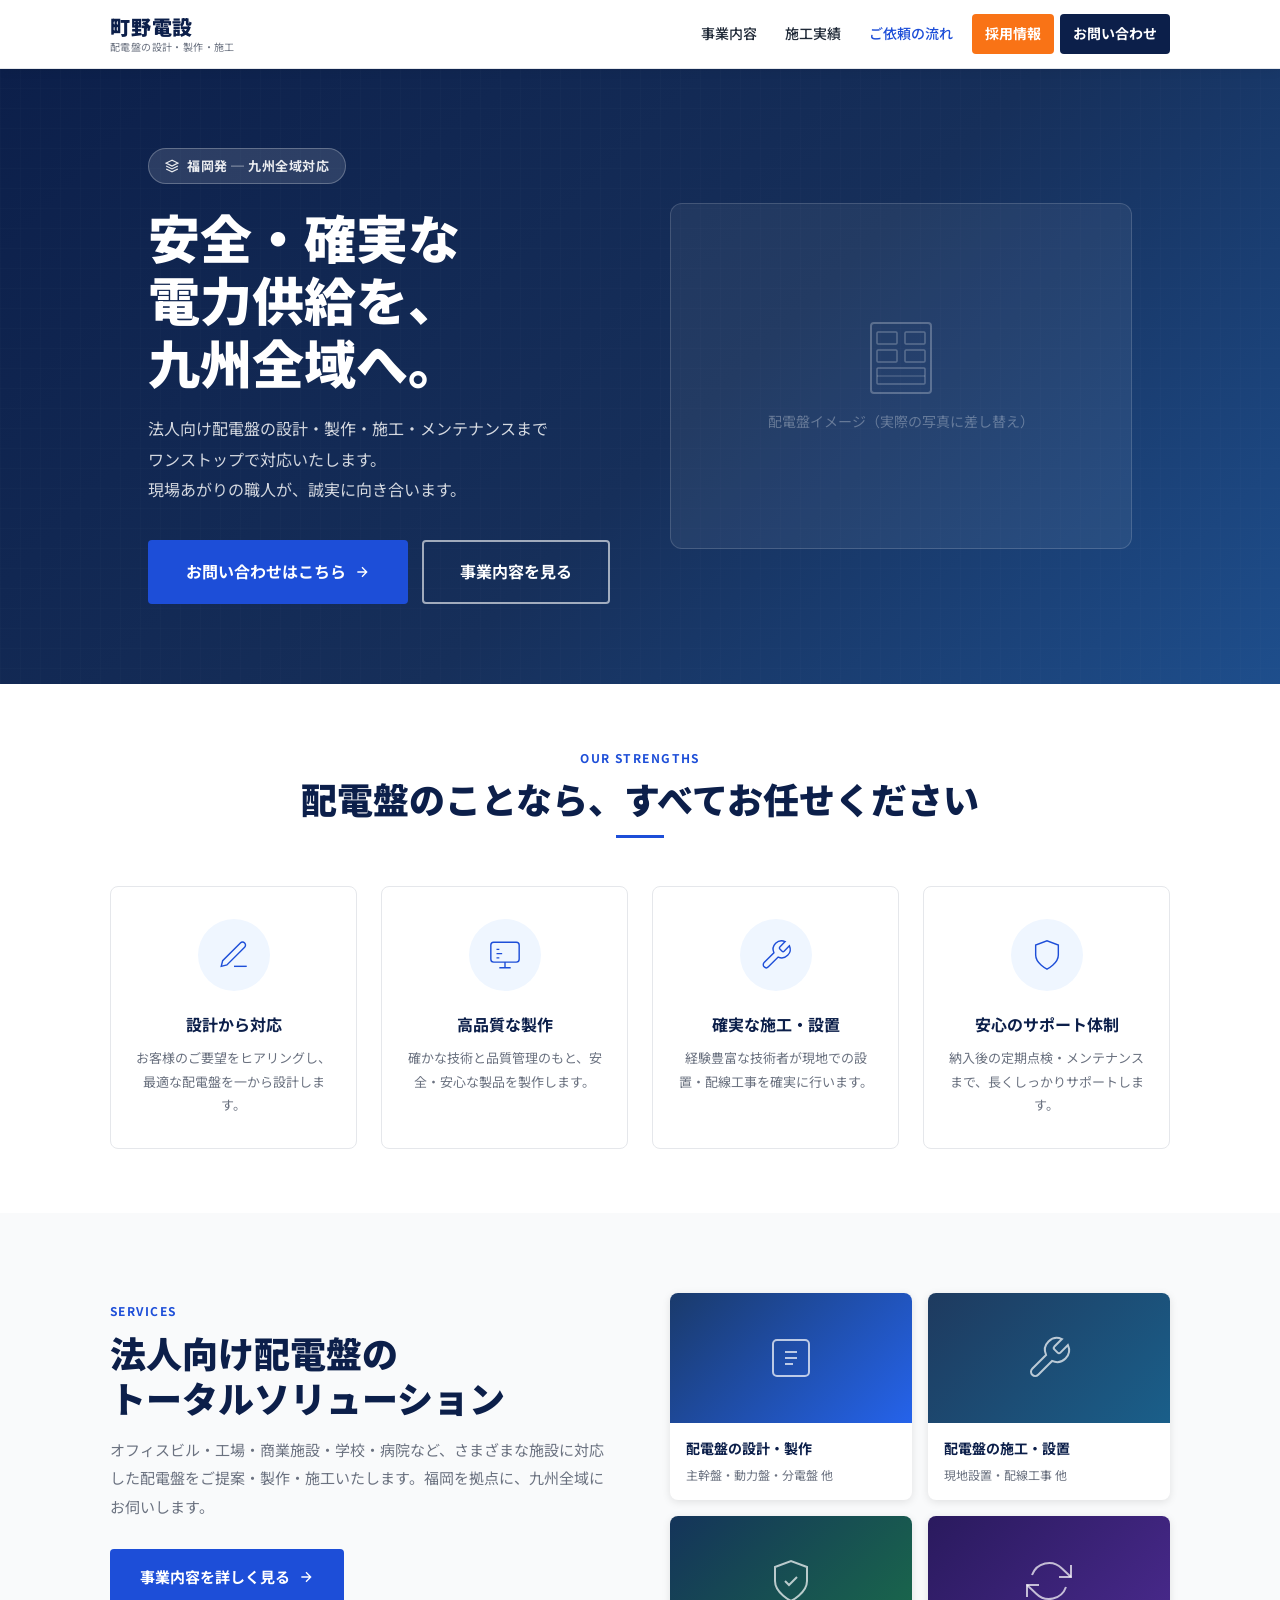
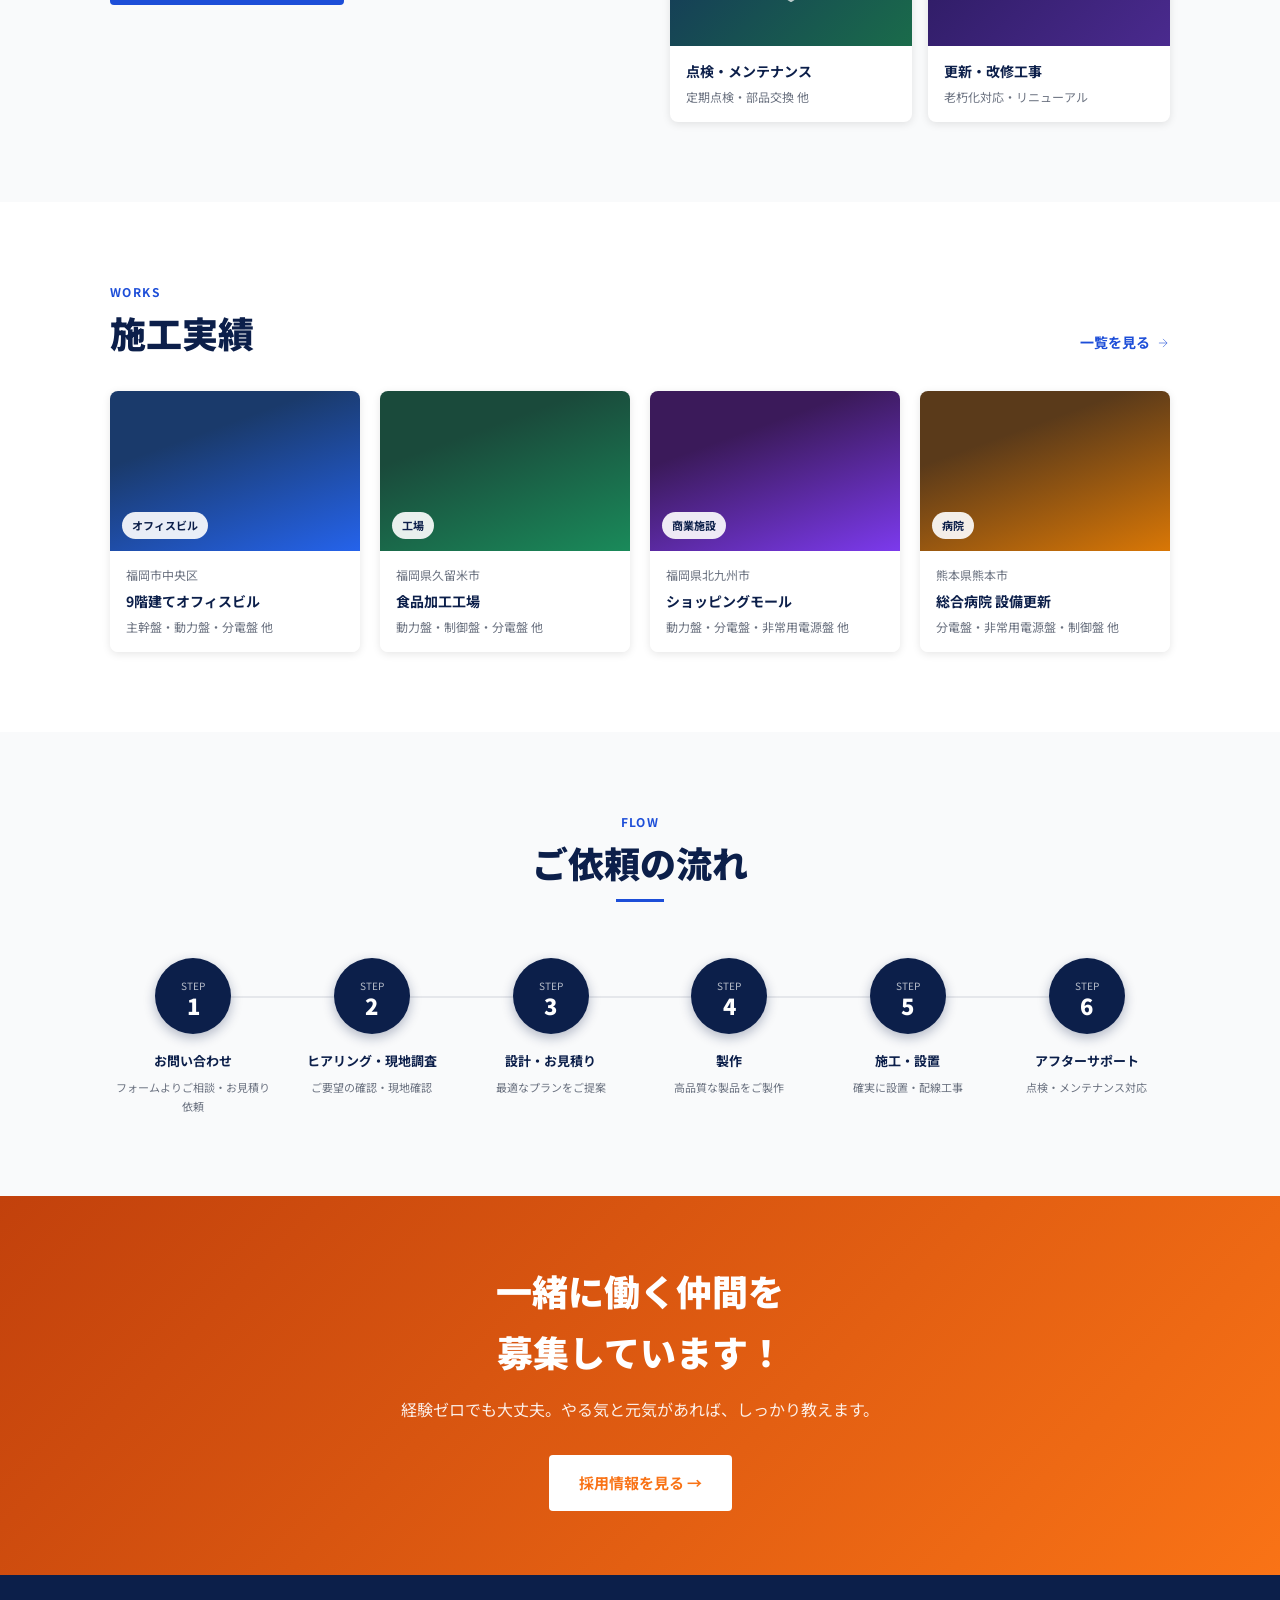
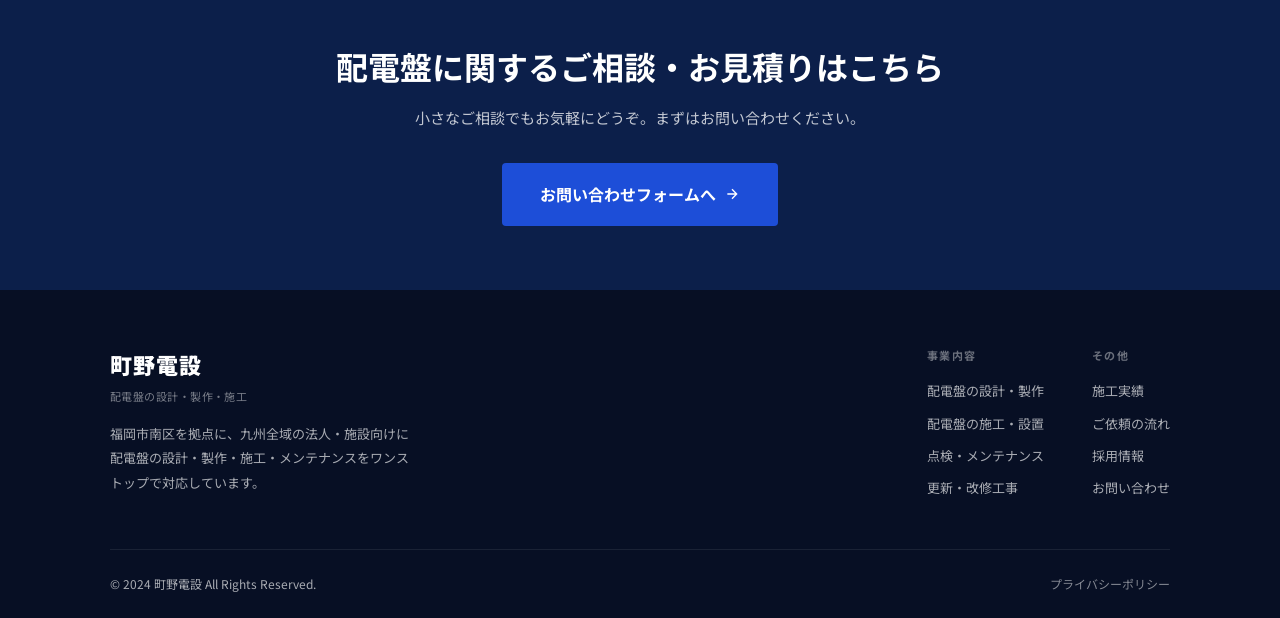
==== index.html @ fa958ba7 "初回コミット：町野電設ホームページ叩き台" ====
<!DOCTYPE html>
<html lang="ja">
<head>
  <meta charset="UTF-8">
  <meta name="viewport" content="width=device-width, initial-scale=1.0">
  <title>町野電設 | 配電盤の設計・製作・施工 ─ 福岡・九州全域対応</title>
  <meta name="description" content="福岡市南区を拠点に、九州全域の法人・施設向けに配電盤の設計・製作・施工・メンテナンスをワンストップで対応。お客様に寄り添った誠実な仕事で信頼を積み重ねてきました。">
  <link rel="preconnect" href="https://fonts.googleapis.com">
  <link href="https://fonts.googleapis.com/css2?family=Noto+Sans+JP:wght@400;500;700;900&display=swap" rel="stylesheet">
  <link rel="stylesheet" href="css/style.css">
</head>
<body>

<!-- ===== HEADER ===== -->
<header class="header">
  <div class="header-inner">
    <a href="index.html" class="logo">
      <span class="logo-main">町野電設</span>
      <span class="logo-sub">配電盤の設計・製作・施工</span>
    </a>
    <nav class="nav">
      <a href="services.html">事業内容</a>
      <a href="works.html">施工実績</a>
      <a href="index.html#flow">ご依頼の流れ</a>
      <a href="recruit.html" class="nav-recruit">採用情報</a>
      <a href="contact.html" class="nav-contact">お問い合わせ</a>
    </nav>
    <button class="hamburger" id="hamburger" aria-label="メニューを開く">
      <span></span><span></span><span></span>
    </button>
  </div>
  <nav class="mobile-nav" id="mobileNav">
    <a href="services.html">事業内容</a>
    <a href="works.html">施工実績</a>
    <a href="index.html#flow">ご依頼の流れ</a>
    <a href="recruit.html">採用情報</a>
    <a href="contact.html">お問い合わせ</a>
  </nav>
</header>

<!-- ===== HERO ===== -->
<section class="hero">
  <div class="hero-content">
    <div class="hero-text">
      <div class="hero-badge">
        <svg width="14" height="14" viewBox="0 0 24 24" fill="none" stroke="currentColor" stroke-width="2"><path d="M12 2L2 7l10 5 10-5-10-5z"/><path d="M2 17l10 5 10-5"/><path d="M2 12l10 5 10-5"/></svg>
        福岡発 ─ 九州全域対応
      </div>
      <h1>安全・確実な<br>電力供給を、<br>九州全域へ。</h1>
      <p class="hero-desc">
        法人向け配電盤の設計・製作・施工・メンテナンスまで<br>
        ワンストップで対応いたします。<br>
        現場あがりの職人が、誠実に向き合います。
      </p>
      <div class="hero-actions">
        <a href="contact.html" class="btn btn-primary btn-lg">
          お問い合わせはこちら
          <svg viewBox="0 0 24 24" fill="none" stroke="currentColor" stroke-width="2"><path d="M5 12h14M12 5l7 7-7 7"/></svg>
        </a>
        <a href="services.html" class="btn btn-outline-white btn-lg">事業内容を見る</a>
      </div>
    </div>
    <div class="hero-visual">
      <div class="hero-panel">
        <div class="hero-panel-inner">
          <svg viewBox="0 0 80 80">
            <rect x="10" y="5" width="60" height="70" rx="3" stroke-width="2"/>
            <rect x="16" y="14" width="20" height="12" rx="1" stroke-width="1.5"/>
            <rect x="44" y="14" width="20" height="12" rx="1" stroke-width="1.5"/>
            <rect x="16" y="32" width="20" height="12" rx="1" stroke-width="1.5"/>
            <rect x="44" y="32" width="20" height="12" rx="1" stroke-width="1.5"/>
            <rect x="16" y="50" width="48" height="16" rx="1" stroke-width="1.5"/>
            <line x1="16" y1="58" x2="64" y2="58" stroke-width="1"/>
          </svg>
          <span>配電盤イメージ（実際の写真に差し替え）</span>
        </div>
      </div>
    </div>
  </div>
</section>

<!-- ===== FEATURES ===== -->
<section class="features">
  <div class="container">
    <div class="features-head">
      <span class="sec-label">Our Strengths</span>
      <h2 class="sec-title sec-title-center">配電盤のことなら、すべてお任せください</h2>
    </div>
    <div class="features-grid">
      <div class="feat-card">
        <div class="feat-icon">
          <svg viewBox="0 0 24 24"><path d="M12 20h9"/><path d="M16.5 3.5a2.121 2.121 0 013 3L7 19l-4 1 1-4L16.5 3.5z"/></svg>
        </div>
        <div class="feat-title">設計から対応</div>
        <p class="feat-desc">お客様のご要望をヒアリングし、最適な配電盤を一から設計します。</p>
      </div>
      <div class="feat-card">
        <div class="feat-icon">
          <svg viewBox="0 0 24 24"><rect x="2" y="3" width="20" height="14" rx="2"/><path d="M8 21h8M12 17v4"/><path d="M6 8h2M6 11h4M6 14h2"/></svg>
        </div>
        <div class="feat-title">高品質な製作</div>
        <p class="feat-desc">確かな技術と品質管理のもと、安全・安心な製品を製作します。</p>
      </div>
      <div class="feat-card">
        <div class="feat-icon">
          <svg viewBox="0 0 24 24"><path d="M14.7 6.3a1 1 0 000 1.4l1.6 1.6a1 1 0 001.4 0l3.77-3.77a6 6 0 01-7.94 7.94l-6.91 6.91a2.12 2.12 0 01-3-3l6.91-6.91a6 6 0 017.94-7.94l-3.76 3.76z"/></svg>
        </div>
        <div class="feat-title">確実な施工・設置</div>
        <p class="feat-desc">経験豊富な技術者が現地での設置・配線工事を確実に行います。</p>
      </div>
      <div class="feat-card">
        <div class="feat-icon">
          <svg viewBox="0 0 24 24"><path d="M12 22s8-4 8-10V5l-8-3-8 3v7c0 6 8 10 8 10z"/></svg>
        </div>
        <div class="feat-title">安心のサポート体制</div>
        <p class="feat-desc">納入後の定期点検・メンテナンスまで、長くしっかりサポートします。</p>
      </div>
    </div>
  </div>
</section>

<!-- ===== SERVICES ===== -->
<section class="services-ov">
  <div class="container">
    <div class="services-ov-inner">
      <div class="services-ov-text">
        <span class="sec-label">Services</span>
        <h2 class="sec-title">法人向け配電盤の<br>トータルソリューション</h2>
        <p class="sec-desc">
          オフィスビル・工場・商業施設・学校・病院など、さまざまな施設に対応した配電盤をご提案・製作・施工いたします。福岡を拠点に、九州全域にお伺いします。
        </p>
        <a href="services.html" class="btn btn-primary">
          事業内容を詳しく見る
          <svg viewBox="0 0 24 24" fill="none" stroke="currentColor" stroke-width="2"><path d="M5 12h14M12 5l7 7-7 7"/></svg>
        </a>
      </div>
      <div class="services-grid">
        <a href="services.html#design" class="svc-card">
          <div class="svc-img s1">
            <svg viewBox="0 0 24 24"><rect x="3" y="3" width="18" height="18" rx="2"/><path d="M9 9h6M9 12h6M9 15h4"/></svg>
          </div>
          <div class="svc-info">
            <div class="svc-name">配電盤の設計・製作</div>
            <div class="svc-sub">主幹盤・動力盤・分電盤 他</div>
          </div>
        </a>
        <a href="services.html#construction" class="svc-card">
          <div class="svc-img s2">
            <svg viewBox="0 0 24 24"><path d="M14.7 6.3a1 1 0 000 1.4l1.6 1.6a1 1 0 001.4 0l3.77-3.77a6 6 0 01-7.94 7.94l-6.91 6.91a2.12 2.12 0 01-3-3l6.91-6.91a6 6 0 017.94-7.94l-3.76 3.76z"/></svg>
          </div>
          <div class="svc-info">
            <div class="svc-name">配電盤の施工・設置</div>
            <div class="svc-sub">現地設置・配線工事 他</div>
          </div>
        </a>
        <a href="services.html#maintenance" class="svc-card">
          <div class="svc-img s3">
            <svg viewBox="0 0 24 24"><path d="M12 22s8-4 8-10V5l-8-3-8 3v7c0 6 8 10 8 10z"/><polyline points="9 12 11 14 15 10"/></svg>
          </div>
          <div class="svc-info">
            <div class="svc-name">点検・メンテナンス</div>
            <div class="svc-sub">定期点検・部品交換 他</div>
          </div>
        </a>
        <a href="services.html#renewal" class="svc-card">
          <div class="svc-img s4">
            <svg viewBox="0 0 24 24"><polyline points="23 4 23 10 17 10"/><polyline points="1 20 1 14 7 14"/><path d="M3.51 9a9 9 0 0114.85-3.36L23 10M1 14l4.64 4.36A9 9 0 0020.49 15"/></svg>
          </div>
          <div class="svc-info">
            <div class="svc-name">更新・改修工事</div>
            <div class="svc-sub">老朽化対応・リニューアル</div>
          </div>
        </a>
      </div>
    </div>
  </div>
</section>

<!-- ===== WORKS ===== -->
<section class="works-ov">
  <div class="container">
    <div class="works-head">
      <div>
        <span class="sec-label">Works</span>
        <h2 class="sec-title" style="margin-bottom:0">施工実績</h2>
      </div>
      <a href="works.html" class="more-link">
        一覧を見る
        <svg viewBox="0 0 24 24"><path d="M5 12h14M12 5l7 7-7 7"/></svg>
      </a>
    </div>
    <div class="works-grid">
      <div class="work-card">
        <div class="work-img w1"><span class="work-tag">オフィスビル</span></div>
        <div class="work-body">
          <div class="work-loc">福岡市中央区</div>
          <div class="work-title">9階建てオフィスビル</div>
          <div class="work-detail">主幹盤・動力盤・分電盤 他</div>
        </div>
      </div>
      <div class="work-card">
        <div class="work-img w2"><span class="work-tag">工場</span></div>
        <div class="work-body">
          <div class="work-loc">福岡県久留米市</div>
          <div class="work-title">食品加工工場</div>
          <div class="work-detail">動力盤・制御盤・分電盤 他</div>
        </div>
      </div>
      <div class="work-card">
        <div class="work-img w3"><span class="work-tag">商業施設</span></div>
        <div class="work-body">
          <div class="work-loc">福岡県北九州市</div>
          <div class="work-title">ショッピングモール</div>
          <div class="work-detail">動力盤・分電盤・非常用電源盤 他</div>
        </div>
      </div>
      <div class="work-card">
        <div class="work-img w4"><span class="work-tag">病院</span></div>
        <div class="work-body">
          <div class="work-loc">熊本県熊本市</div>
          <div class="work-title">総合病院 設備更新</div>
          <div class="work-detail">分電盤・非常用電源盤・制御盤 他</div>
        </div>
      </div>
    </div>
  </div>
</section>

<!-- ===== FLOW ===== -->
<section class="flow" id="flow">
  <div class="container">
    <div class="flow-head">
      <span class="sec-label">Flow</span>
      <h2 class="sec-title sec-title-center">ご依頼の流れ</h2>
    </div>
    <div class="flow-wrap">
      <div class="flow-step">
        <div class="flow-num"><em>STEP</em><strong>1</strong></div>
        <div class="flow-title">お問い合わせ</div>
        <p class="flow-desc">フォームよりご相談・お見積り依頼</p>
      </div>
      <div class="flow-step">
        <div class="flow-num"><em>STEP</em><strong>2</strong></div>
        <div class="flow-title">ヒアリング・現地調査</div>
        <p class="flow-desc">ご要望の確認・現地確認</p>
      </div>
      <div class="flow-step">
        <div class="flow-num"><em>STEP</em><strong>3</strong></div>
        <div class="flow-title">設計・お見積り</div>
        <p class="flow-desc">最適なプランをご提案</p>
      </div>
      <div class="flow-step">
        <div class="flow-num"><em>STEP</em><strong>4</strong></div>
        <div class="flow-title">製作</div>
        <p class="flow-desc">高品質な製品をご製作</p>
      </div>
      <div class="flow-step">
        <div class="flow-num"><em>STEP</em><strong>5</strong></div>
        <div class="flow-title">施工・設置</div>
        <p class="flow-desc">確実に設置・配線工事</p>
      </div>
      <div class="flow-step">
        <div class="flow-num"><em>STEP</em><strong>6</strong></div>
        <div class="flow-title">アフターサポート</div>
        <p class="flow-desc">点検・メンテナンス対応</p>
      </div>
    </div>
  </div>
</section>

<!-- ===== RECRUIT CTA ===== -->
<section class="recruit-cta-sec">
  <div class="container">
    <h2>一緒に働く仲間を<br>募集しています！</h2>
    <p>経験ゼロでも大丈夫。やる気と元気があれば、しっかり教えます。</p>
    <a href="recruit.html" class="btn btn-white">採用情報を見る →</a>
  </div>
</section>

<!-- ===== CONTACT CTA ===== -->
<section class="cta-sec">
  <div class="container">
    <h2>配電盤に関するご相談・お見積りはこちら</h2>
    <p>小さなご相談でもお気軽にどうぞ。まずはお問い合わせください。</p>
    <div class="cta-btns">
      <a href="contact.html" class="btn btn-primary btn-lg">
        お問い合わせフォームへ
        <svg viewBox="0 0 24 24" fill="none" stroke="currentColor" stroke-width="2"><path d="M5 12h14M12 5l7 7-7 7"/></svg>
      </a>
    </div>
  </div>
</section>

<!-- ===== FOOTER ===== -->
<footer class="footer">
  <div class="container">
    <div class="footer-inner">
      <div class="footer-logo">
        <div class="logo-main">町野電設</div>
        <span class="logo-sub">配電盤の設計・製作・施工</span>
        <p class="footer-about">福岡市南区を拠点に、九州全域の法人・施設向けに配電盤の設計・製作・施工・メンテナンスをワンストップで対応しています。</p>
      </div>
      <div class="footer-nav-wrap">
        <div class="footer-nav-col">
          <h4>事業内容</h4>
          <a href="services.html">配電盤の設計・製作</a>
          <a href="services.html">配電盤の施工・設置</a>
          <a href="services.html">点検・メンテナンス</a>
          <a href="services.html">更新・改修工事</a>
        </div>
        <div class="footer-nav-col">
          <h4>その他</h4>
          <a href="works.html">施工実績</a>
          <a href="index.html#flow">ご依頼の流れ</a>
          <a href="recruit.html">採用情報</a>
          <a href="contact.html">お問い合わせ</a>
        </div>
      </div>
    </div>
    <div class="footer-bottom">
      <p>© 2024 町野電設 All Rights Reserved.</p>
      <a href="#" class="footer-policy-link">プライバシーポリシー</a>
    </div>
  </div>
</footer>

<script src="js/main.js"></script>
</body>
</html>
---- css/style.css ----
/* ============================================================
   町野電設 - Stylesheet
   ============================================================ */

/* === Variables === */
:root {
  --navy:       #0c1f4a;
  --navy-mid:   #1a3a6b;
  --blue:       #1d4ed8;
  --blue-light: #3b82f6;
  --orange:     #f97316;
  --white:      #ffffff;
  --gray-50:    #f9fafb;
  --gray-100:   #f3f4f6;
  --gray-200:   #e5e7eb;
  --gray-400:   #9ca3af;
  --gray-600:   #4b5563;
  --gray-800:   #1f2937;
  --text:       #1f2937;
  --text-light: #6b7280;
  --radius:     4px;
  --shadow:     0 2px 8px rgba(0,0,0,0.10);
  --shadow-lg:  0 8px 24px rgba(0,0,0,0.15);
  --tr:         0.25s ease;
  --max-w:      1100px;
}

/* === Reset === */
*, *::before, *::after { box-sizing: border-box; margin: 0; padding: 0; }
html { scroll-behavior: smooth; }
body {
  font-family: 'Noto Sans JP', 'Hiragino Sans', 'Yu Gothic UI', sans-serif;
  font-size: 16px;
  line-height: 1.7;
  color: var(--text);
  background: var(--white);
}
img { max-width: 100%; height: auto; display: block; }
a { text-decoration: none; color: inherit; transition: color var(--tr); }
ul { list-style: none; }
button { cursor: pointer; font-family: inherit; }

/* === Layout === */
.container { max-width: var(--max-w); margin: 0 auto; padding: 0 20px; }
section { padding: 80px 0; }

/* === Type === */
.sec-label {
  font-size: 12px;
  font-weight: 700;
  letter-spacing: 0.12em;
  color: var(--blue);
  text-transform: uppercase;
  margin-bottom: 8px;
  display: block;
}
.sec-title {
  font-size: clamp(24px, 3.5vw, 36px);
  font-weight: 900;
  line-height: 1.25;
  color: var(--navy);
  margin-bottom: 16px;
}
.sec-title-center { text-align: center; }
.sec-title-center::after {
  content: '';
  display: block;
  width: 48px;
  height: 3px;
  background: var(--blue);
  margin: 14px auto 0;
}
.sec-desc { color: var(--text-light); font-size: 15px; line-height: 1.9; }

/* === Buttons === */
.btn {
  display: inline-flex;
  align-items: center;
  gap: 8px;
  padding: 13px 28px;
  border-radius: var(--radius);
  font-weight: 700;
  font-size: 15px;
  transition: all var(--tr);
  border: 2px solid transparent;
}
.btn-primary { background: var(--blue); color: var(--white); }
.btn-primary:hover { background: var(--navy-mid); transform: translateY(-1px); }
.btn-white { background: var(--white); color: var(--navy); }
.btn-white:hover { background: var(--gray-100); }
.btn-outline-white { background: transparent; color: var(--white); border-color: rgba(255,255,255,0.6); }
.btn-outline-white:hover { background: rgba(255,255,255,0.1); }
.btn-orange { background: var(--orange); color: var(--white); }
.btn-orange:hover { background: #ea6c0a; transform: translateY(-1px); }
.btn-lg { padding: 16px 36px; font-size: 16px; }
.btn svg { width: 16px; height: 16px; flex-shrink: 0; }

/* === Header === */
.header {
  position: sticky;
  top: 0;
  z-index: 200;
  background: var(--white);
  box-shadow: 0 1px 0 var(--gray-200), 0 2px 12px rgba(0,0,0,0.06);
}
.header-inner {
  display: flex;
  align-items: center;
  justify-content: space-between;
  height: 68px;
  max-width: var(--max-w);
  margin: 0 auto;
  padding: 0 20px;
}
.logo { display: flex; flex-direction: column; line-height: 1.2; }
.logo-main { font-size: 20px; font-weight: 900; color: var(--navy); letter-spacing: 0.04em; }
.logo-sub { font-size: 10px; color: var(--text-light); letter-spacing: 0.04em; margin-top: 2px; }

.nav { display: flex; align-items: center; gap: 2px; }
.nav a {
  padding: 8px 13px;
  font-size: 14px;
  font-weight: 500;
  color: var(--gray-800);
  border-radius: var(--radius);
  transition: all var(--tr);
}
.nav a:hover { color: var(--blue); background: var(--gray-100); }
.nav a.active { color: var(--blue); }
.nav .nav-recruit {
  background: var(--orange);
  color: var(--white) !important;
  font-weight: 700;
  margin-left: 4px;
}
.nav .nav-recruit:hover { background: #ea6c0a; }
.nav .nav-contact {
  background: var(--navy);
  color: var(--white) !important;
  font-weight: 700;
  margin-left: 4px;
}
.nav .nav-contact:hover { background: var(--navy-mid); }

/* Hamburger */
.hamburger { display: none; flex-direction: column; gap: 5px; background: none; border: none; padding: 8px; }
.hamburger span { display: block; width: 24px; height: 2px; background: var(--navy); transition: all var(--tr); }
.hamburger.open span:nth-child(1) { transform: translateY(7px) rotate(45deg); }
.hamburger.open span:nth-child(2) { opacity: 0; }
.hamburger.open span:nth-child(3) { transform: translateY(-7px) rotate(-45deg); }

.mobile-nav {
  display: none;
  position: fixed;
  top: 68px;
  left: 0; right: 0;
  background: var(--white);
  box-shadow: 0 8px 20px rgba(0,0,0,0.12);
  z-index: 199;
}
.mobile-nav.open { display: block; }
.mobile-nav a {
  display: block;
  padding: 16px 24px;
  font-size: 15px;
  color: var(--gray-800);
  border-bottom: 1px solid var(--gray-100);
}
.mobile-nav a:last-child { border-bottom: none; }
.mobile-nav a:hover { background: var(--gray-50); color: var(--blue); }

/* === Hero (Homepage) === */
.hero {
  position: relative;
  min-height: 580px;
  display: flex;
  align-items: center;
  background: linear-gradient(135deg, var(--navy) 0%, #162f5a 55%, #1e4e8c 100%);
  overflow: hidden;
  padding: 80px 0;
}
.hero::before {
  content: '';
  position: absolute; inset: 0;
  background: url("data:image/svg+xml,%3Csvg xmlns='http://www.w3.org/2000/svg' width='60' height='60'%3E%3Cdefs%3E%3Cpattern id='g' width='20' height='20' patternUnits='userSpaceOnUse'%3E%3Cpath d='M20 0L0 0 0 20' fill='none' stroke='rgba(255,255,255,0.04)' stroke-width='0.5'/%3E%3C/pattern%3E%3C/defs%3E%3Crect width='60' height='60' fill='url(%23g)'/%3E%3C/svg%3E") repeat;
  pointer-events: none;
}
.hero-content {
  position: relative;
  z-index: 2;
  max-width: var(--max-w);
  margin: 0 auto;
  padding: 0 20px;
  display: grid;
  grid-template-columns: 1fr 1fr;
  gap: 60px;
  align-items: center;
}
.hero-badge {
  display: inline-flex;
  align-items: center;
  gap: 8px;
  background: rgba(255,255,255,0.12);
  color: rgba(255,255,255,0.9);
  font-size: 13px;
  font-weight: 700;
  padding: 6px 16px;
  border-radius: 20px;
  border: 1px solid rgba(255,255,255,0.25);
  margin-bottom: 22px;
  letter-spacing: 0.04em;
}
.hero h1 {
  font-size: clamp(28px, 4.5vw, 52px);
  font-weight: 900;
  line-height: 1.2;
  color: var(--white);
  margin-bottom: 20px;
}
.hero-desc {
  font-size: 16px;
  color: rgba(255,255,255,0.82);
  margin-bottom: 36px;
  line-height: 1.9;
}
.hero-actions { display: flex; gap: 14px; flex-wrap: wrap; }

/* Hero visual */
.hero-visual { display: flex; justify-content: center; align-items: center; }
.hero-panel {
  width: 100%;
  aspect-ratio: 4/3;
  background: rgba(255,255,255,0.06);
  border: 1px solid rgba(255,255,255,0.15);
  border-radius: 12px;
  display: grid;
  place-items: center;
  color: rgba(255,255,255,0.3);
  font-size: 14px;
}
.hero-panel-inner {
  display: flex;
  flex-direction: column;
  align-items: center;
  gap: 12px;
}
.hero-panel svg { width: 80px; height: 80px; stroke: rgba(255,255,255,0.25); fill: none; }

/* === Features === */
.features { background: var(--white); padding: 64px 0; }
.features-head { text-align: center; margin-bottom: 48px; }
.features-grid {
  display: grid;
  grid-template-columns: repeat(4, 1fr);
  gap: 24px;
}
.feat-card {
  text-align: center;
  padding: 32px 20px;
  border-radius: 8px;
  border: 1px solid var(--gray-200);
  transition: box-shadow var(--tr), transform var(--tr);
}
.feat-card:hover { box-shadow: var(--shadow-lg); transform: translateY(-3px); }
.feat-icon {
  width: 72px; height: 72px;
  background: #eff6ff;
  border-radius: 50%;
  display: flex; align-items: center; justify-content: center;
  margin: 0 auto 20px;
}
.feat-icon svg { width: 34px; height: 34px; stroke: var(--blue); fill: none; }
.feat-title { font-size: 16px; font-weight: 700; color: var(--navy); margin-bottom: 8px; }
.feat-desc { font-size: 13px; color: var(--text-light); line-height: 1.8; }

/* === Services overview === */
.services-ov { background: var(--gray-50); }
.services-ov-inner {
  display: grid;
  grid-template-columns: 1fr 1fr;
  gap: 60px;
  align-items: start;
}
.services-ov-text { padding-top: 8px; }
.services-ov-text .btn { margin-top: 28px; }
.services-grid {
  display: grid;
  grid-template-columns: 1fr 1fr;
  gap: 16px;
}
.svc-card {
  background: var(--white);
  border-radius: 8px;
  overflow: hidden;
  box-shadow: var(--shadow);
  transition: transform var(--tr), box-shadow var(--tr);
}
.svc-card:hover { transform: translateY(-4px); box-shadow: var(--shadow-lg); }
.svc-img {
  height: 130px;
  display: flex;
  align-items: center;
  justify-content: center;
}
.svc-img.s1 { background: linear-gradient(135deg, #1a3a6b, #2563eb); }
.svc-img.s2 { background: linear-gradient(135deg, #1e3a5f, #1a5f8a); }
.svc-img.s3 { background: linear-gradient(135deg, #14345a, #1a6b4a); }
.svc-img.s4 { background: linear-gradient(135deg, #2a1a5e, #4a2a8e); }
.svc-img svg { width: 48px; height: 48px; stroke: rgba(255,255,255,0.7); fill: none; }
.svc-info { padding: 14px 16px; }
.svc-name { font-size: 14px; font-weight: 700; color: var(--navy); }
.svc-sub { font-size: 12px; color: var(--text-light); margin-top: 4px; }

/* === Works preview === */
.works-ov { background: var(--white); }
.works-head {
  display: flex;
  align-items: flex-end;
  justify-content: space-between;
  margin-bottom: 36px;
}
.more-link {
  display: inline-flex;
  align-items: center;
  gap: 6px;
  font-size: 14px;
  font-weight: 700;
  color: var(--blue);
}
.more-link:hover { text-decoration: underline; }
.more-link svg { width: 14px; height: 14px; stroke: currentColor; fill: none; }
.works-grid {
  display: grid;
  grid-template-columns: repeat(4, 1fr);
  gap: 20px;
}
.work-card { border-radius: 8px; overflow: hidden; box-shadow: var(--shadow); transition: transform var(--tr); }
.work-card:hover { transform: translateY(-4px); }
.work-img {
  height: 160px;
  display: flex;
  align-items: flex-end;
  padding: 12px;
  position: relative;
}
.work-img.w1 { background: linear-gradient(160deg, #1a3a6b 30%, #2563eb 100%); }
.work-img.w2 { background: linear-gradient(160deg, #1a4a3b 30%, #1a8a5a 100%); }
.work-img.w3 { background: linear-gradient(160deg, #3b1a5a 30%, #7c3aed 100%); }
.work-img.w4 { background: linear-gradient(160deg, #5a3a1a 30%, #d97706 100%); }
.work-img.w5 { background: linear-gradient(160deg, #1a3a5a 30%, #0891b2 100%); }
.work-img.w6 { background: linear-gradient(160deg, #1a5a1a 30%, #16a34a 100%); }
.work-img.w7 { background: linear-gradient(160deg, #5a1a1a 30%, #dc2626 100%); }
.work-img.w8 { background: linear-gradient(160deg, #1a1a5a 30%, #4f46e5 100%); }
.work-tag {
  background: rgba(255,255,255,0.9);
  color: var(--navy);
  font-size: 11px;
  font-weight: 700;
  padding: 4px 10px;
  border-radius: 20px;
}
.work-body { padding: 14px 16px; background: var(--white); }
.work-loc { font-size: 12px; color: var(--text-light); margin-bottom: 4px; }
.work-title { font-size: 14px; font-weight: 700; color: var(--navy); }
.work-detail { font-size: 12px; color: var(--text-light); margin-top: 4px; }

/* === Flow === */
.flow { background: var(--gray-50); }
.flow-head { text-align: center; margin-bottom: 56px; }
.flow-wrap {
  display: grid;
  grid-template-columns: repeat(6, 1fr);
  gap: 12px;
  position: relative;
}
.flow-wrap::before {
  content: '';
  position: absolute;
  top: 38px;
  left: 8.33%;
  right: 8.33%;
  height: 2px;
  background: var(--gray-200);
}
.flow-step { display: flex; flex-direction: column; align-items: center; text-align: center; position: relative; z-index: 1; padding: 0 4px; }
.flow-num {
  width: 76px; height: 76px;
  border-radius: 50%;
  background: var(--navy);
  color: var(--white);
  display: flex; flex-direction: column; align-items: center; justify-content: center;
  margin-bottom: 16px;
  box-shadow: 0 4px 12px rgba(13,31,76,0.3);
}
.flow-num em { font-size: 10px; opacity: 0.7; font-style: normal; }
.flow-num strong { font-size: 22px; font-weight: 900; line-height: 1; }
.flow-title { font-size: 13px; font-weight: 700; color: var(--navy); margin-bottom: 6px; }
.flow-desc { font-size: 11px; color: var(--text-light); line-height: 1.7; }

/* === Recruit CTA === */
.recruit-cta-sec {
  background: linear-gradient(135deg, #c2410c, var(--orange));
  padding: 64px 0;
  text-align: center;
}
.recruit-cta-sec h2 {
  font-size: clamp(22px, 3.5vw, 36px);
  font-weight: 900;
  color: var(--white);
  margin-bottom: 14px;
}
.recruit-cta-sec p { font-size: 16px; color: rgba(255,255,255,0.9); margin-bottom: 32px; }
.recruit-cta-sec .btn-white { color: var(--orange) !important; }

/* === Contact CTA === */
.cta-sec {
  background: var(--navy);
  padding: 64px 0;
  text-align: center;
}
.cta-sec h2 {
  font-size: clamp(20px, 3vw, 32px);
  font-weight: 700;
  color: var(--white);
  margin-bottom: 12px;
}
.cta-sec p { font-size: 15px; color: rgba(255,255,255,0.75); margin-bottom: 32px; }
.cta-btns { display: flex; gap: 14px; justify-content: center; flex-wrap: wrap; }

/* === Footer === */
.footer { background: #070f24; color: rgba(255,255,255,0.65); padding: 56px 0 24px; }
.footer-inner {
  display: grid;
  grid-template-columns: 1fr auto;
  gap: 48px;
  margin-bottom: 40px;
}
.footer-logo .logo-main { color: var(--white); font-size: 22px; }
.footer-logo .logo-sub { color: rgba(255,255,255,0.45); font-size: 11px; display: block; margin-top: 4px; }
.footer-about { font-size: 13px; line-height: 1.9; margin-top: 16px; max-width: 300px; }
.footer-nav-wrap { display: flex; gap: 48px; }
.footer-nav-col h4 {
  font-size: 11px;
  font-weight: 700;
  letter-spacing: 0.12em;
  color: rgba(255,255,255,0.4);
  text-transform: uppercase;
  margin-bottom: 16px;
}
.footer-nav-col a {
  display: block;
  font-size: 13px;
  color: rgba(255,255,255,0.65);
  margin-bottom: 10px;
}
.footer-nav-col a:hover { color: var(--white); }
.footer-bottom {
  border-top: 1px solid rgba(255,255,255,0.08);
  padding-top: 24px;
  display: flex;
  align-items: center;
  justify-content: space-between;
  font-size: 12px;
}
.footer-policy-link { color: rgba(255,255,255,0.5); }
.footer-policy-link:hover { color: var(--white); }

/* === Page Hero (inner pages) === */
.page-hero {
  background: linear-gradient(135deg, var(--navy), var(--navy-mid));
  padding: 56px 0;
  text-align: center;
  color: var(--white);
}
.page-hero-label { font-size: 11px; font-weight: 700; letter-spacing: 0.15em; opacity: 0.6; text-transform: uppercase; display: block; margin-bottom: 12px; }
.page-hero h1 { font-size: clamp(24px, 4vw, 42px); font-weight: 900; }
.page-hero p { font-size: 15px; opacity: 0.75; margin-top: 12px; max-width: 480px; margin-left: auto; margin-right: auto; }

/* === Breadcrumb === */
.breadcrumb { padding: 12px 0; font-size: 13px; color: var(--text-light); border-bottom: 1px solid var(--gray-200); }
.breadcrumb a { color: var(--blue); }
.breadcrumb a:hover { text-decoration: underline; }
.breadcrumb span { padding: 0 6px; color: var(--gray-400); }

/* ============================================================
   Services Page
   ============================================================ */
.svc-detail-block {
  display: grid;
  grid-template-columns: 1fr 1fr;
  gap: 60px;
  align-items: center;
  padding-bottom: 72px;
  margin-bottom: 72px;
  border-bottom: 1px solid var(--gray-200);
}
.svc-detail-block:last-child { border-bottom: none; margin-bottom: 0; padding-bottom: 0; }
.svc-detail-block.flip { direction: rtl; }
.svc-detail-block.flip > * { direction: ltr; }
.svc-detail-img {
  aspect-ratio: 4/3;
  border-radius: 10px;
  display: flex; align-items: center; justify-content: center;
  color: rgba(255,255,255,0.25);
  font-size: 14px;
}
.svc-detail-img.bg1 { background: linear-gradient(135deg, #0c1f4a, #1d4ed8); }
.svc-detail-img.bg2 { background: linear-gradient(135deg, #0c2a3a, #0891b2); }
.svc-detail-img.bg3 { background: linear-gradient(135deg, #0c2a1a, #16a34a); }
.svc-detail-img.bg4 { background: linear-gradient(135deg, #1a0c3a, #7c3aed); }
.svc-detail-img svg { width: 64px; height: 64px; stroke: rgba(255,255,255,0.5); fill: none; }
.svc-detail-text {}
.svc-detail-num { font-size: 11px; font-weight: 700; letter-spacing: 0.1em; color: var(--blue); margin-bottom: 8px; text-transform: uppercase; }
.svc-detail-title { font-size: clamp(20px, 3vw, 28px); font-weight: 900; color: var(--navy); margin-bottom: 16px; }
.svc-detail-desc { color: var(--text-light); font-size: 15px; line-height: 1.9; margin-bottom: 20px; }
.svc-list { display: flex; flex-direction: column; gap: 8px; }
.svc-list li {
  display: flex; align-items: center; gap: 10px;
  font-size: 14px; color: var(--gray-800);
}
.svc-list li::before {
  content: '';
  width: 20px; height: 20px;
  background: var(--blue);
  border-radius: 50%;
  flex-shrink: 0;
  background-image: url("data:image/svg+xml,%3Csvg xmlns='http://www.w3.org/2000/svg' viewBox='0 0 20 20' fill='none' stroke='white' stroke-width='2.5'%3E%3Cpolyline points='4 10 8 14 16 6'/%3E%3C/svg%3E");
  background-size: cover;
}

/* ============================================================
   Works Page
   ============================================================ */
.works-full { background: var(--white); }
.works-filter { display: flex; gap: 10px; flex-wrap: wrap; margin-bottom: 40px; }
.filter-btn {
  padding: 8px 20px;
  border: 2px solid var(--gray-200);
  border-radius: 24px;
  font-size: 14px;
  font-weight: 500;
  background: var(--white);
  color: var(--gray-600);
  transition: all var(--tr);
}
.filter-btn:hover, .filter-btn.active { border-color: var(--blue); color: var(--blue); background: #eff6ff; }
.works-grid-3 { display: grid; grid-template-columns: repeat(3, 1fr); gap: 24px; }
.work-card-full .work-img { height: 200px; }
.work-card-full .work-body { padding: 20px; }
.work-card-full .work-title { font-size: 16px; }
.work-card-full .work-detail { font-size: 13px; margin-top: 8px; }

/* ============================================================
   Recruit Page
   ============================================================ */
.recruit-hero-sec {
  background: linear-gradient(135deg, #9a3412, #c2410c, var(--orange));
  padding: 80px 0;
  text-align: center;
  color: var(--white);
  position: relative;
  overflow: hidden;
}
.recruit-hero-sec::before {
  content: '';
  position: absolute; inset: 0;
  background: url("data:image/svg+xml,%3Csvg xmlns='http://www.w3.org/2000/svg' width='60' height='60'%3E%3Ccircle cx='30' cy='30' r='20' fill='none' stroke='rgba(255,255,255,0.04)' stroke-width='1'/%3E%3C/svg%3E") repeat;
}
.recruit-hero-inner { position: relative; z-index: 2; }
.recruit-hero-sec .hero-badge {
  background: rgba(255,255,255,0.15);
  border-color: rgba(255,255,255,0.3);
}
.recruit-hero-sec h1 { font-size: clamp(28px, 5vw, 54px); font-weight: 900; line-height: 1.15; margin-bottom: 20px; }
.recruit-hero-sec p { font-size: 17px; opacity: 0.92; max-width: 540px; margin: 0 auto 36px; line-height: 1.85; }

/* Reasons */
.reasons-sec { background: var(--gray-50); }
.reasons-grid { display: grid; grid-template-columns: repeat(3, 1fr); gap: 28px; margin-top: 48px; }
.reason-card {
  background: var(--white);
  border-radius: 12px;
  padding: 40px 28px;
  text-align: center;
  box-shadow: var(--shadow);
  position: relative;
  overflow: hidden;
}
.reason-card::before { content: ''; position: absolute; top: 0; left: 0; right: 0; height: 4px; background: var(--orange); }
.reason-big-num {
  font-size: 60px;
  font-weight: 900;
  color: var(--orange);
  opacity: 0.12;
  line-height: 1;
  margin-bottom: -8px;
}
.reason-icon {
  width: 64px; height: 64px;
  background: #fff7ed;
  border-radius: 50%;
  display: flex; align-items: center; justify-content: center;
  margin: 0 auto 20px;
}
.reason-icon svg { width: 30px; height: 30px; stroke: var(--orange); fill: none; }
.reason-title { font-size: 18px; font-weight: 700; color: var(--navy); margin-bottom: 12px; }
.reason-desc { font-size: 14px; color: var(--text-light); line-height: 1.85; }

/* Job info table */
.job-sec { background: var(--white); }
.job-table { width: 100%; border-collapse: collapse; margin-top: 36px; }
.job-table tr { border-bottom: 1px solid var(--gray-200); }
.job-table th {
  width: 180px;
  padding: 20px 24px;
  text-align: left;
  font-size: 14px;
  font-weight: 700;
  color: var(--navy);
  background: var(--gray-50);
  vertical-align: top;
}
.job-table td { padding: 20px 24px; font-size: 14px; color: var(--text-light); line-height: 1.85; }
.job-highlight { color: var(--orange); font-weight: 700; }

/* Recruit flow */
.recruit-flow-sec { background: var(--gray-50); }
.recruit-steps { display: flex; margin-top: 48px; position: relative; }
.recruit-step { flex: 1; display: flex; flex-direction: column; align-items: center; text-align: center; position: relative; padding: 0 8px; }
.recruit-step:not(:last-child)::after {
  content: '›';
  position: absolute;
  right: -8px;
  top: 22px;
  font-size: 28px;
  color: var(--gray-400);
  line-height: 1;
}
.recruit-step-num {
  width: 64px; height: 64px;
  background: var(--orange);
  color: var(--white);
  border-radius: 50%;
  display: flex; align-items: center; justify-content: center;
  font-size: 22px;
  font-weight: 900;
  margin-bottom: 16px;
  box-shadow: 0 4px 12px rgba(249,115,22,0.35);
}
.recruit-step-title { font-size: 14px; font-weight: 700; color: var(--navy); margin-bottom: 6px; }
.recruit-step-desc { font-size: 12px; color: var(--text-light); line-height: 1.7; }

/* Recruit apply CTA */
.recruit-apply-cta {
  background: var(--navy);
  padding: 64px 0;
  text-align: center;
  color: var(--white);
}
.recruit-apply-cta h2 { font-size: clamp(20px, 3vw, 32px); font-weight: 700; margin-bottom: 12px; }
.recruit-apply-cta p { font-size: 15px; opacity: 0.75; margin-bottom: 32px; }

/* ============================================================
   Contact Page
   ============================================================ */
.contact-sec { background: var(--gray-50); }
.contact-wrap {
  display: grid;
  grid-template-columns: 2fr 1fr;
  gap: 40px;
  align-items: start;
}
.contact-form-card {
  background: var(--white);
  border-radius: 12px;
  padding: 48px;
  box-shadow: var(--shadow);
}
.contact-form-card h2 { font-size: 20px; font-weight: 700; color: var(--navy); margin-bottom: 32px; }
.form-row { display: grid; grid-template-columns: 1fr 1fr; gap: 20px; }
.form-group { margin-bottom: 22px; }
.form-label { display: block; font-size: 14px; font-weight: 700; color: var(--gray-700); margin-bottom: 7px; }
.required-tag {
  display: inline-block;
  font-size: 10px;
  background: var(--blue);
  color: var(--white);
  padding: 2px 7px;
  border-radius: 3px;
  margin-left: 6px;
  vertical-align: middle;
  font-weight: 700;
}
.optional-tag {
  display: inline-block;
  font-size: 10px;
  background: var(--gray-200);
  color: var(--gray-600);
  padding: 2px 7px;
  border-radius: 3px;
  margin-left: 6px;
  vertical-align: middle;
}
.form-input, .form-select, .form-textarea {
  width: 100%;
  padding: 12px 14px;
  border: 2px solid var(--gray-200);
  border-radius: var(--radius);
  font-size: 15px;
  font-family: inherit;
  color: var(--text);
  background: var(--white);
  transition: border-color var(--tr);
  appearance: none;
}
.form-input:focus, .form-select:focus, .form-textarea:focus {
  outline: none;
  border-color: var(--blue);
  box-shadow: 0 0 0 3px rgba(29,78,216,0.1);
}
.form-textarea { resize: vertical; min-height: 150px; line-height: 1.6; }
.form-hint { font-size: 12px; color: var(--text-light); margin-top: 5px; }
.form-check { display: flex; align-items: flex-start; gap: 10px; font-size: 14px; color: var(--text-light); }
.form-check input { margin-top: 3px; width: 16px; height: 16px; flex-shrink: 0; accent-color: var(--blue); }
.form-check a { color: var(--blue); text-decoration: underline; }
.form-submit {
  width: 100%;
  padding: 16px;
  background: var(--blue);
  color: var(--white);
  border: none;
  border-radius: var(--radius);
  font-size: 16px;
  font-weight: 700;
  font-family: inherit;
  transition: background var(--tr);
  margin-top: 12px;
}
.form-submit:hover { background: var(--navy-mid); }
.form-success {
  display: none;
  background: #d1fae5;
  border: 2px solid #10b981;
  border-radius: 8px;
  padding: 28px;
  text-align: center;
  color: #065f46;
  font-weight: 700;
  margin-top: 24px;
}
.form-success.visible { display: block; }
.form-success p { font-size: 16px; margin-bottom: 6px; }
.form-success small { font-size: 13px; font-weight: 400; opacity: 0.8; }

/* Contact info card */
.contact-info-card {
  background: var(--white);
  border-radius: 12px;
  padding: 32px 28px;
  box-shadow: var(--shadow);
}
.contact-info-card h3 { font-size: 16px; font-weight: 700; color: var(--navy); padding-bottom: 16px; border-bottom: 1px solid var(--gray-200); margin-bottom: 20px; }
.info-item { display: flex; gap: 12px; margin-bottom: 18px; }
.info-item svg { width: 20px; height: 20px; stroke: var(--blue); fill: none; flex-shrink: 0; margin-top: 2px; }
.info-item-label { font-size: 11px; color: var(--text-light); margin-bottom: 2px; }
.info-item-value { font-size: 14px; font-weight: 500; color: var(--text); line-height: 1.6; }
.contact-map-placeholder {
  margin-top: 20px;
  background: var(--gray-100);
  border-radius: 8px;
  height: 160px;
  display: flex; align-items: center; justify-content: center;
  color: var(--text-light);
  font-size: 13px;
  border: 1px solid var(--gray-200);
}

/* ============================================================
   Responsive
   ============================================================ */
@media (max-width: 1024px) {
  .features-grid { grid-template-columns: repeat(2, 1fr); }
  .works-grid { grid-template-columns: repeat(2, 1fr); }
  .flow-wrap { grid-template-columns: repeat(3, 1fr); row-gap: 32px; }
  .flow-wrap::before { display: none; }
  .svc-detail-block { grid-template-columns: 1fr; gap: 32px; }
  .svc-detail-block.flip { direction: ltr; }
  .works-grid-3 { grid-template-columns: repeat(2, 1fr); }
  .reasons-grid { grid-template-columns: repeat(2, 1fr); }
}
@media (max-width: 768px) {
  section { padding: 56px 0; }
  .nav { display: none; }
  .hamburger { display: flex; }
  .hero-content { grid-template-columns: 1fr; }
  .hero-visual { display: none; }
  .services-ov-inner { grid-template-columns: 1fr; }
  .works-head { flex-direction: column; align-items: flex-start; gap: 10px; }
  .works-grid { grid-template-columns: repeat(2, 1fr); }
  .recruit-steps { flex-wrap: wrap; gap: 24px; }
  .recruit-step { flex: 0 0 calc(50% - 12px); }
  .recruit-step:not(:last-child)::after { display: none; }
  .contact-wrap { grid-template-columns: 1fr; }
  .contact-form-card { padding: 32px 20px; }
  .footer-inner { grid-template-columns: 1fr; }
  .footer-nav-wrap { flex-wrap: wrap; gap: 28px; }
  .footer-bottom { flex-direction: column; gap: 10px; text-align: center; }
  .form-row { grid-template-columns: 1fr; gap: 0; }
  .job-table th { width: 120px; padding: 14px 16px; }
  .job-table td { padding: 14px 16px; }
}
@media (max-width: 480px) {
  .features-grid { grid-template-columns: 1fr 1fr; gap: 12px; }
  .works-grid { grid-template-columns: 1fr; }
  .services-grid { grid-template-columns: 1fr 1fr; }
  .works-grid-3 { grid-template-columns: 1fr; }
  .flow-wrap { grid-template-columns: 1fr 1fr; }
  .reasons-grid { grid-template-columns: 1fr; }
  .hero-actions { flex-direction: column; }
  .cta-btns { flex-direction: column; align-items: center; }
  .job-table { font-size: 13px; }
}
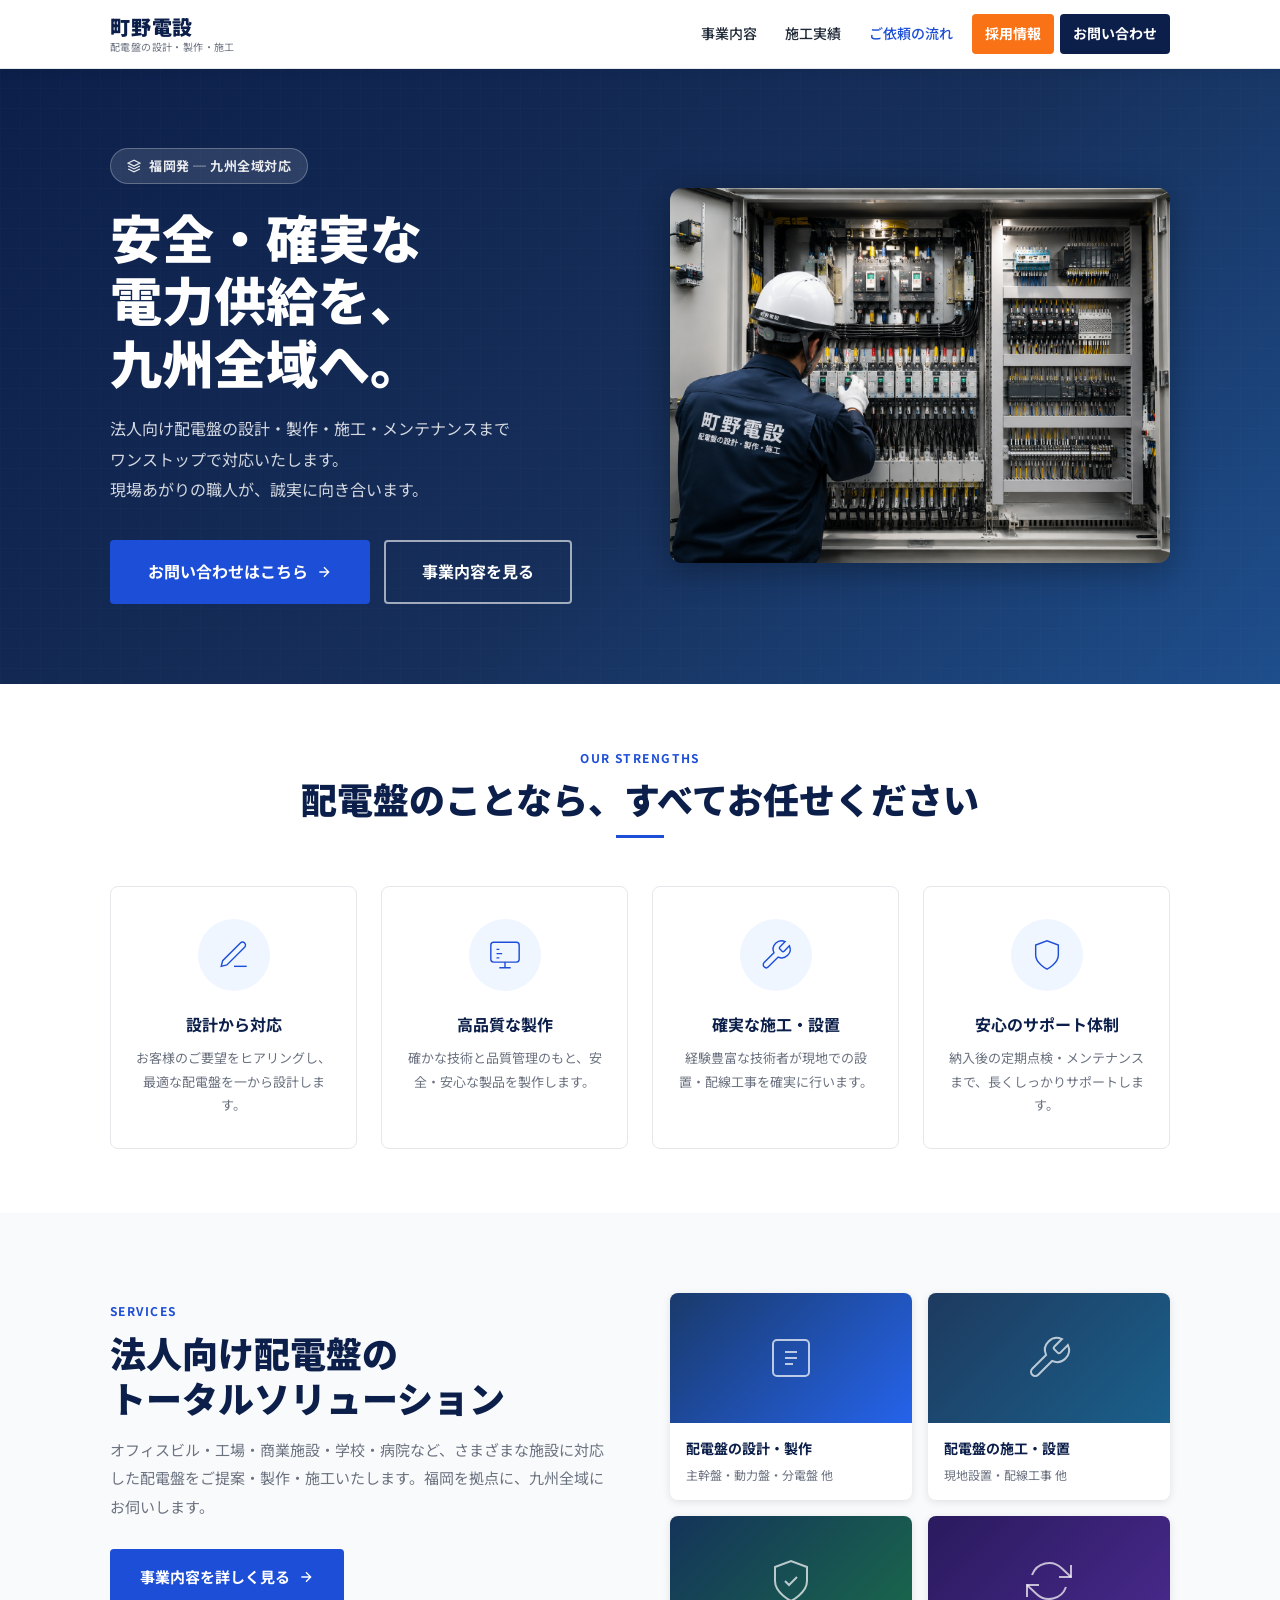
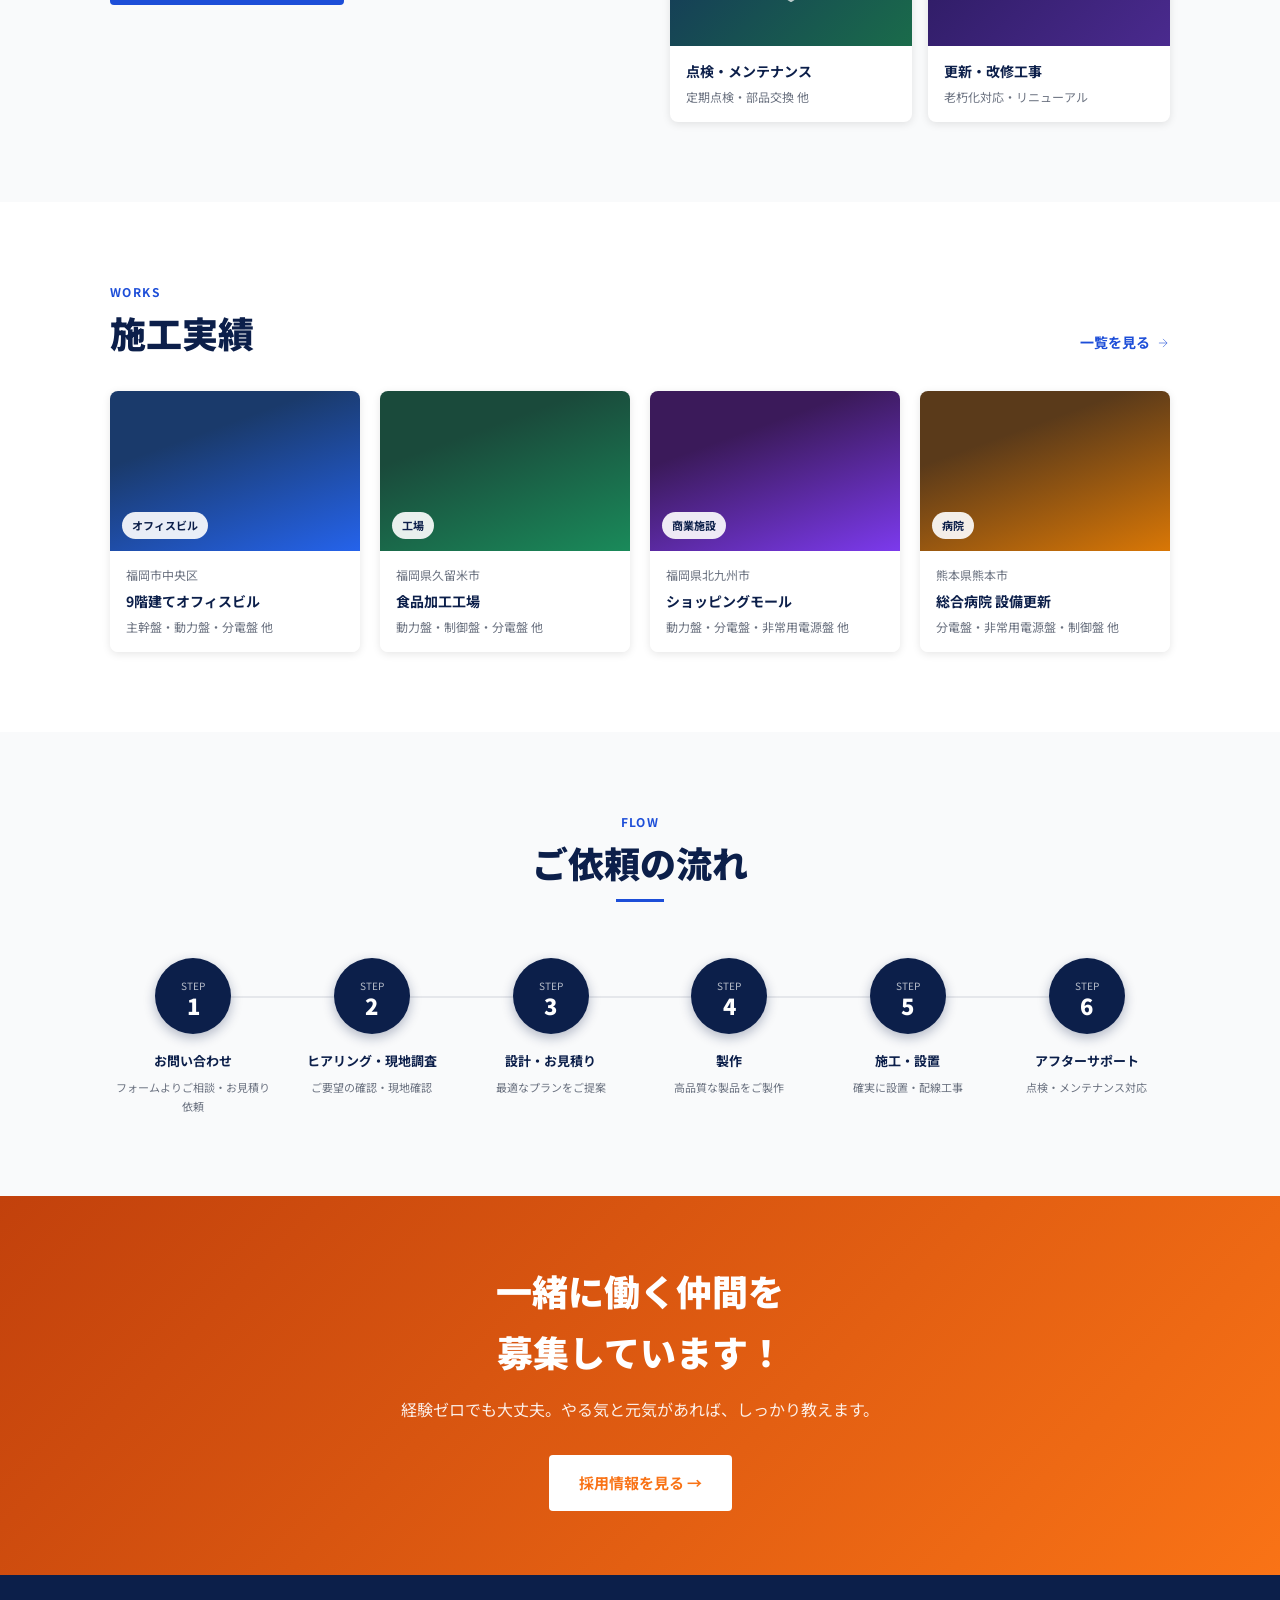
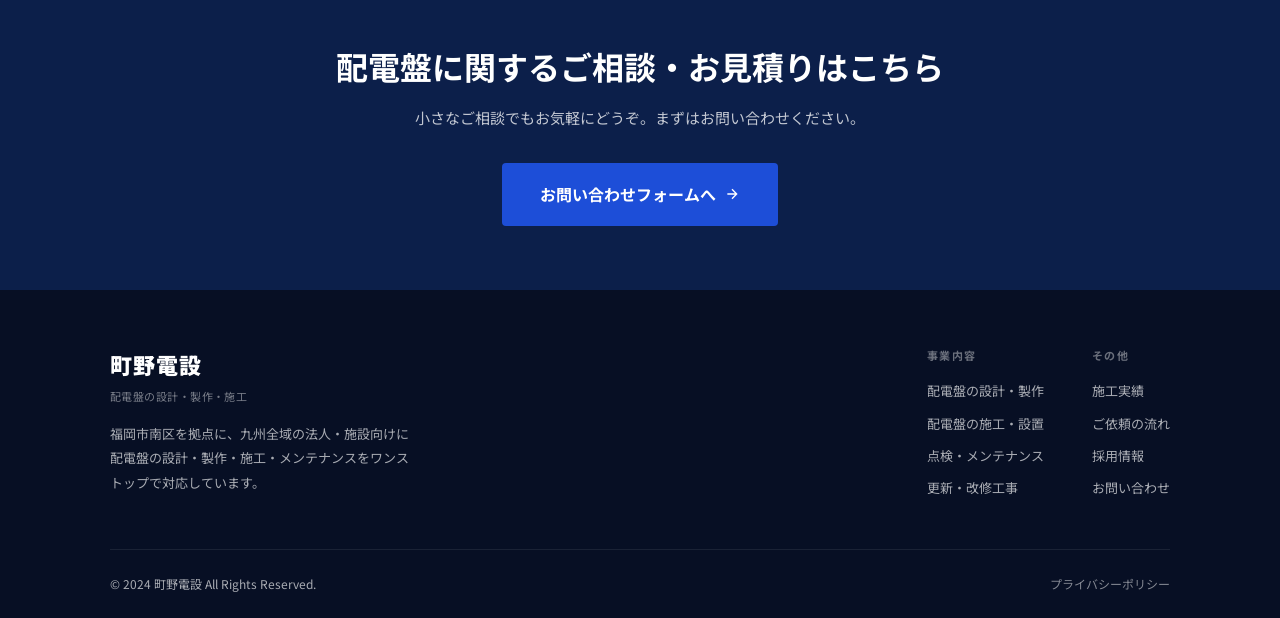
==== commit bb3d2bd4: "ヒーロー画像を追加" ====
--- a/index.html
+++ b/index.html
@@ -61,20 +61,7 @@
       </div>
     </div>
     <div class="hero-visual">
-      <div class="hero-panel">
-        <div class="hero-panel-inner">
-          <svg viewBox="0 0 80 80">
-            <rect x="10" y="5" width="60" height="70" rx="3" stroke-width="2"/>
-            <rect x="16" y="14" width="20" height="12" rx="1" stroke-width="1.5"/>
-            <rect x="44" y="14" width="20" height="12" rx="1" stroke-width="1.5"/>
-            <rect x="16" y="32" width="20" height="12" rx="1" stroke-width="1.5"/>
-            <rect x="44" y="32" width="20" height="12" rx="1" stroke-width="1.5"/>
-            <rect x="16" y="50" width="48" height="16" rx="1" stroke-width="1.5"/>
-            <line x1="16" y1="58" x2="64" y2="58" stroke-width="1"/>
-          </svg>
-          <span>配電盤イメージ（実際の写真に差し替え）</span>
-        </div>
-      </div>
+      <img src="images/hero.png" alt="町野電設 施工風景" style="width:100%; border-radius:12px; object-fit:cover; aspect-ratio:4/3; box-shadow:0 8px 32px rgba(0,0,0,0.3);">
     </div>
   </div>
 </section>
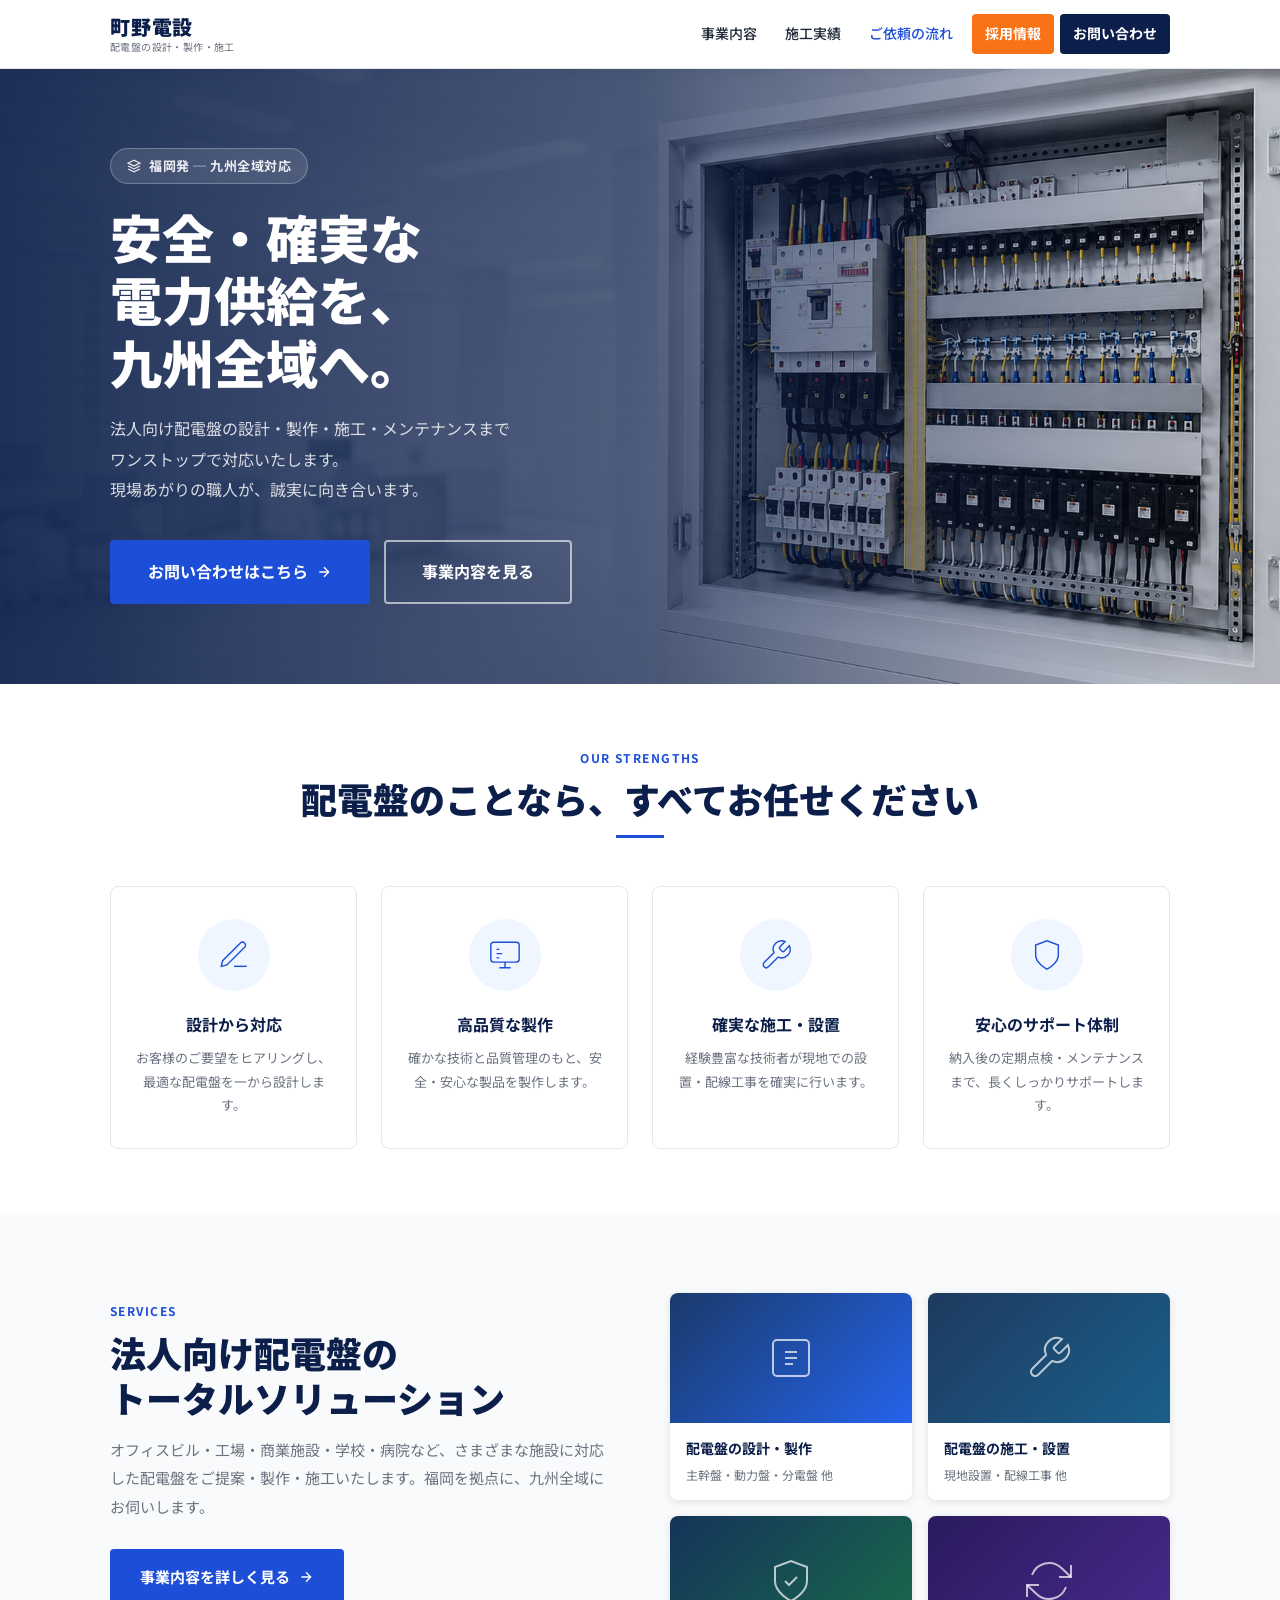
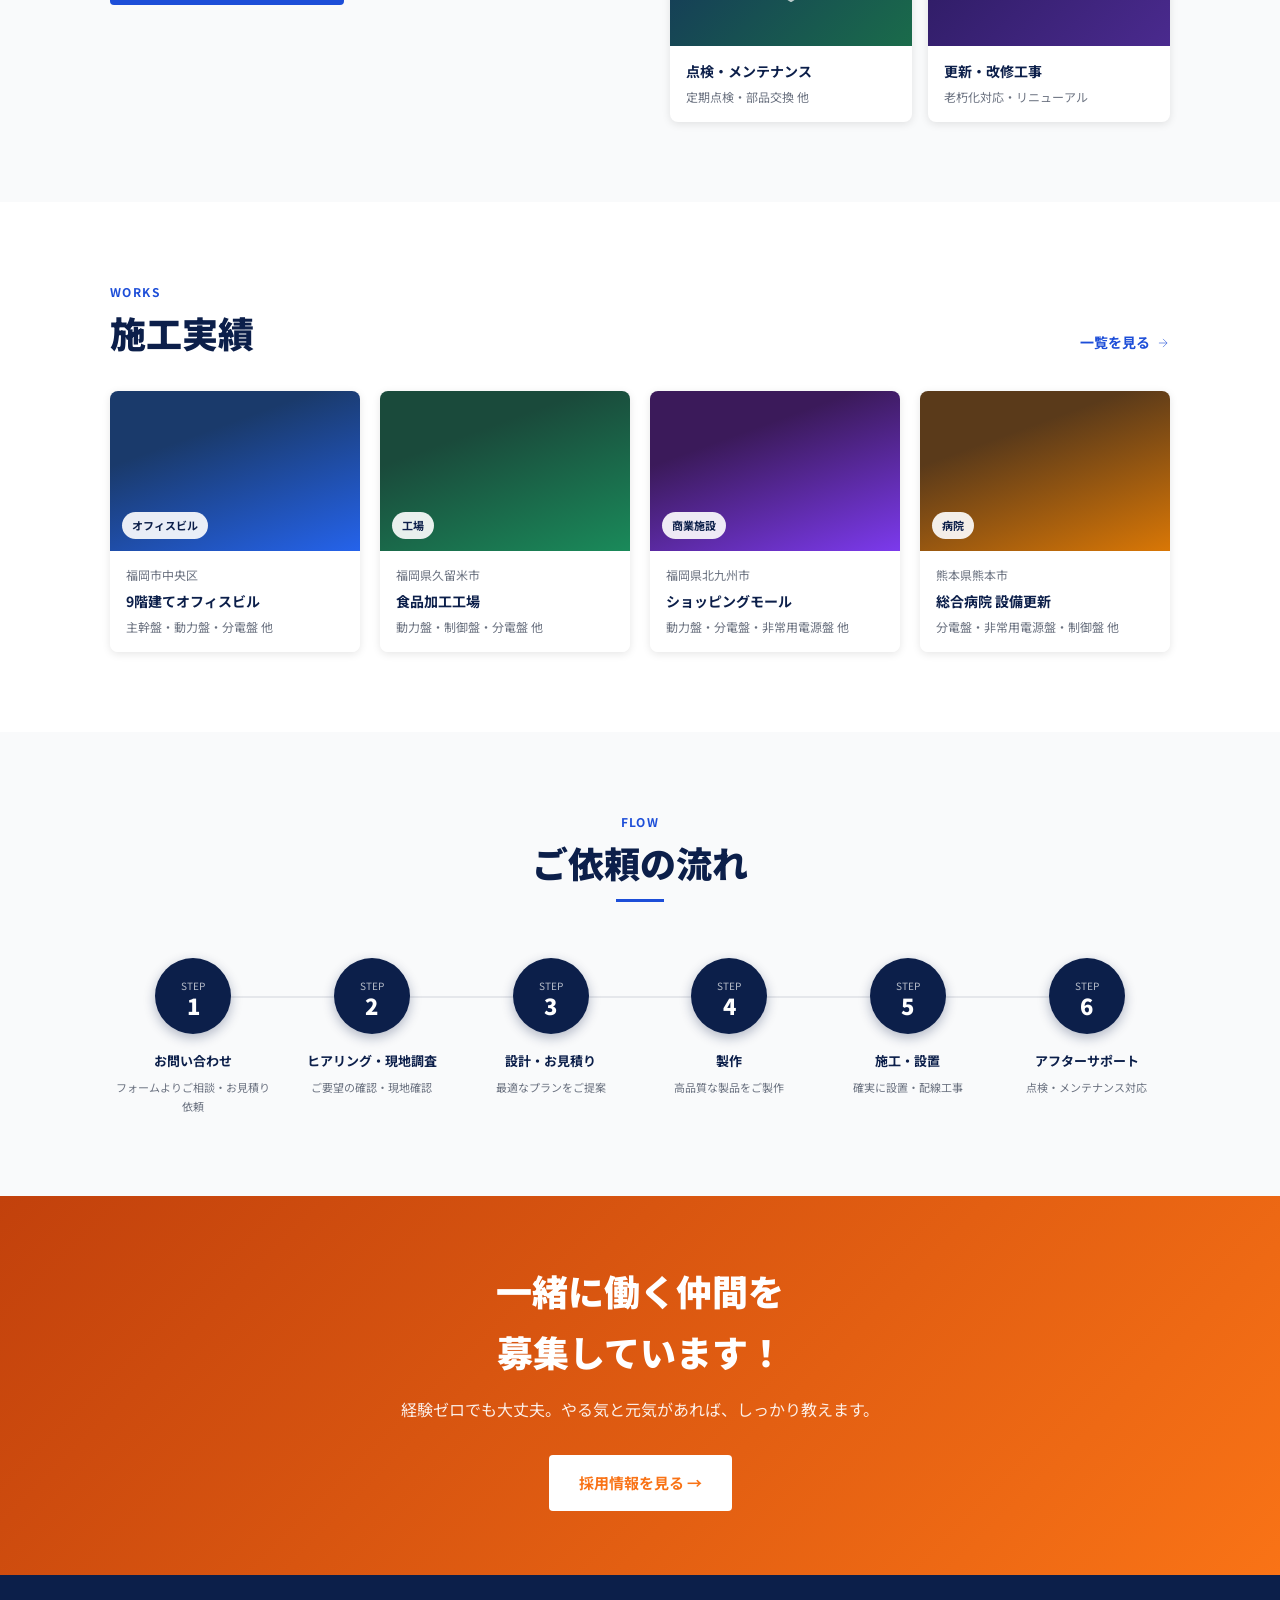
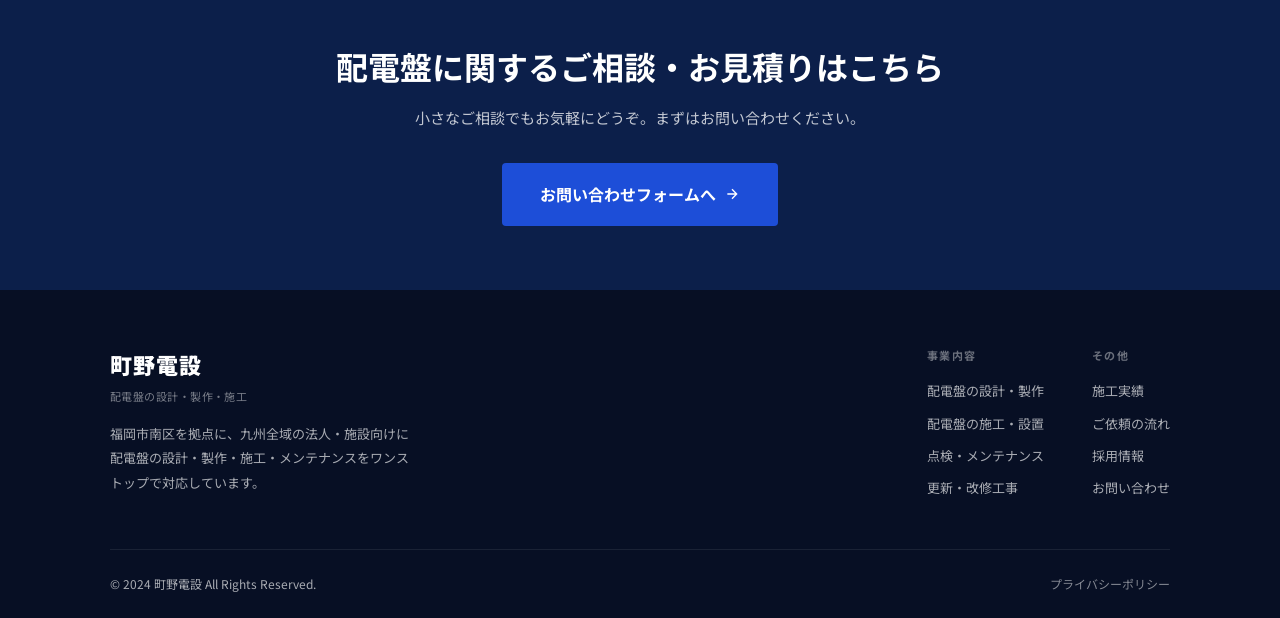
==== commit 6c9a2299: "ヒーロー画像を配電盤写真に変更・グラデーションオーバーレイ適用" ====
--- a/index.html
+++ b/index.html
@@ -60,9 +60,6 @@
         <a href="services.html" class="btn btn-outline-white btn-lg">事業内容を見る</a>
       </div>
     </div>
-    <div class="hero-visual">
-      <img src="images/hero.png" alt="町野電設 施工風景" style="width:100%; border-radius:12px; object-fit:cover; aspect-ratio:4/3; box-shadow:0 8px 32px rgba(0,0,0,0.3);">
-    </div>
   </div>
 </section>
 
--- a/css/style.css
+++ b/css/style.css
@@ -175,7 +175,8 @@
   min-height: 580px;
   display: flex;
   align-items: center;
-  background: linear-gradient(135deg, var(--navy) 0%, #162f5a 55%, #1e4e8c 100%);
+  background: linear-gradient(to right, rgba(12,31,74,0.92) 0%, rgba(12,31,74,0.70) 50%, rgba(12,31,74,0.10) 100%),
+              url('../images/hero2.png') center / cover no-repeat;
   overflow: hidden;
   padding: 80px 0;
 }
@@ -192,9 +193,12 @@
   margin: 0 auto;
   padding: 0 20px;
   display: grid;
-  grid-template-columns: 1fr 1fr;
-  gap: 60px;
-  align-items: center;
+  grid-template-columns: 1fr;
+  gap: 0;
+  align-items: center;
+  max-width: 680px;
+  margin-left: 0;
+  padding-left: max(20px, calc((100vw - var(--max-w)) / 2 + 20px));
 }
 .hero-badge {
   display: inline-flex;
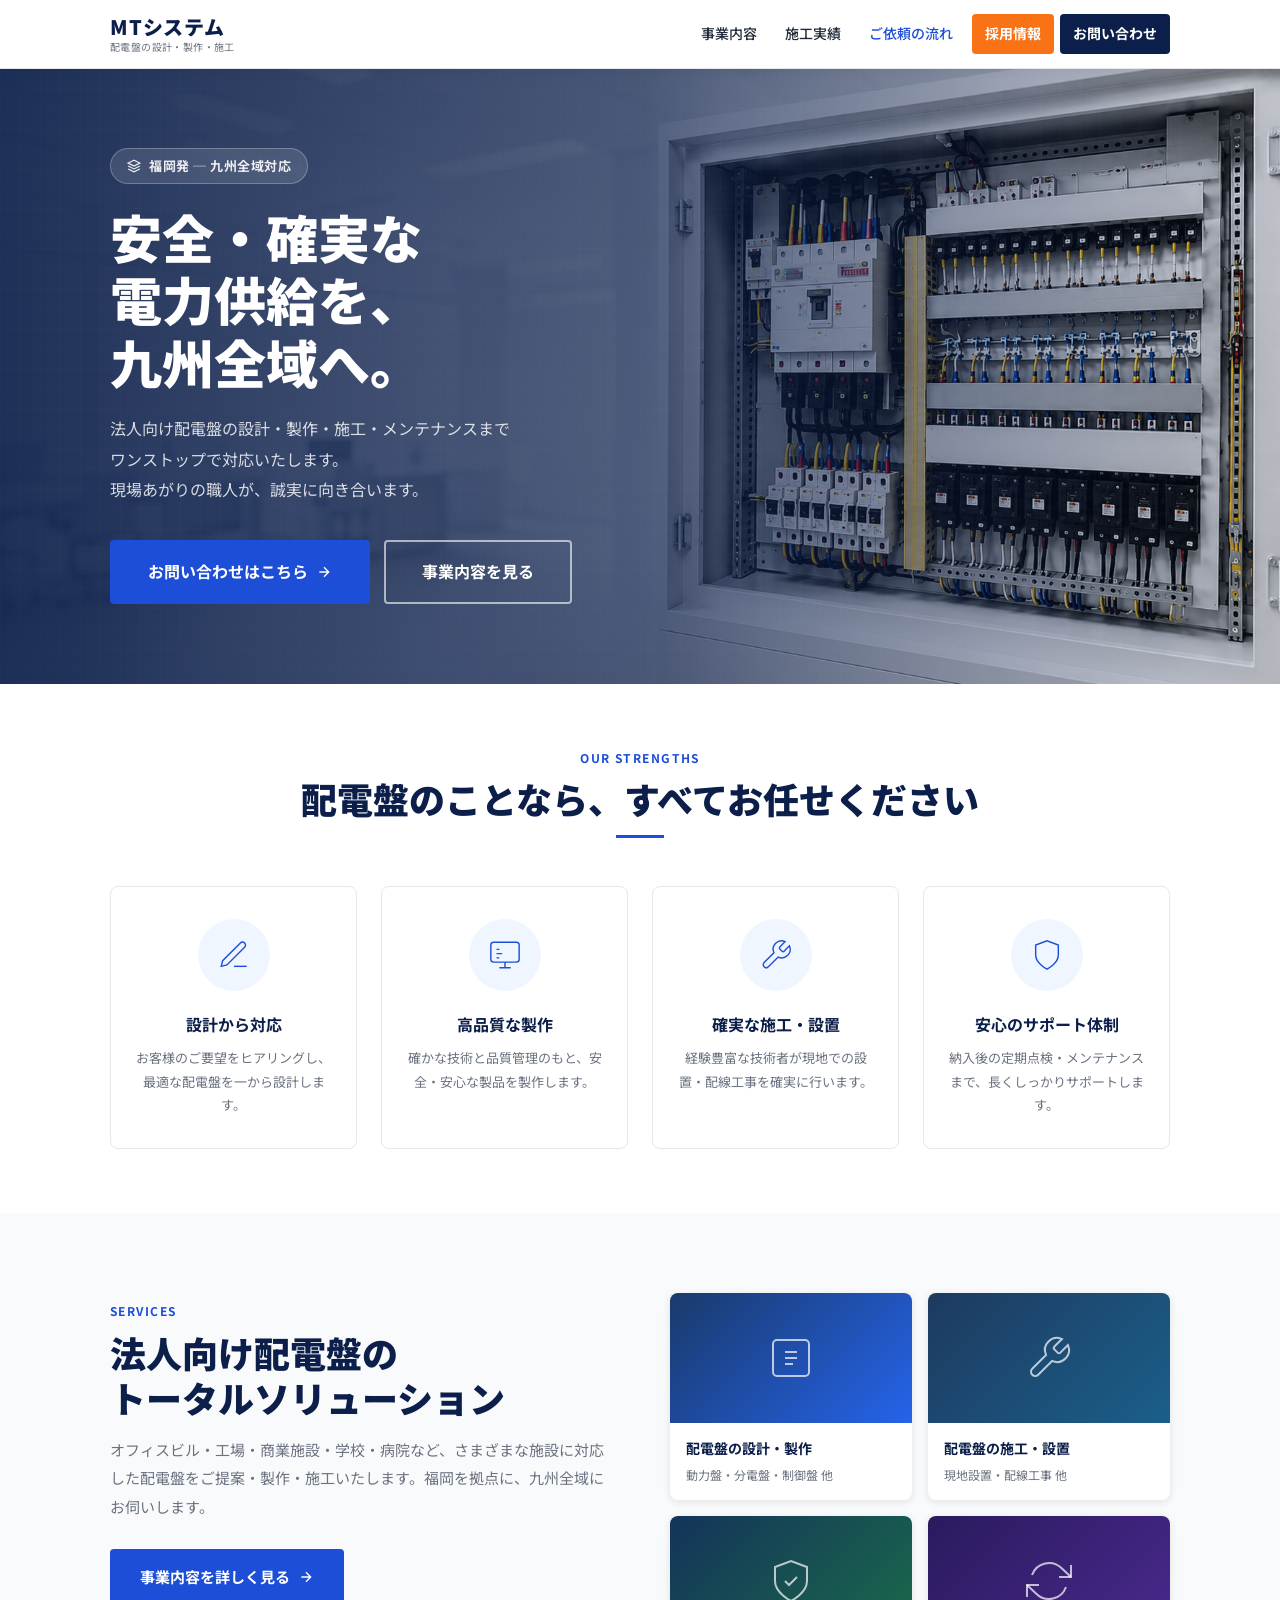
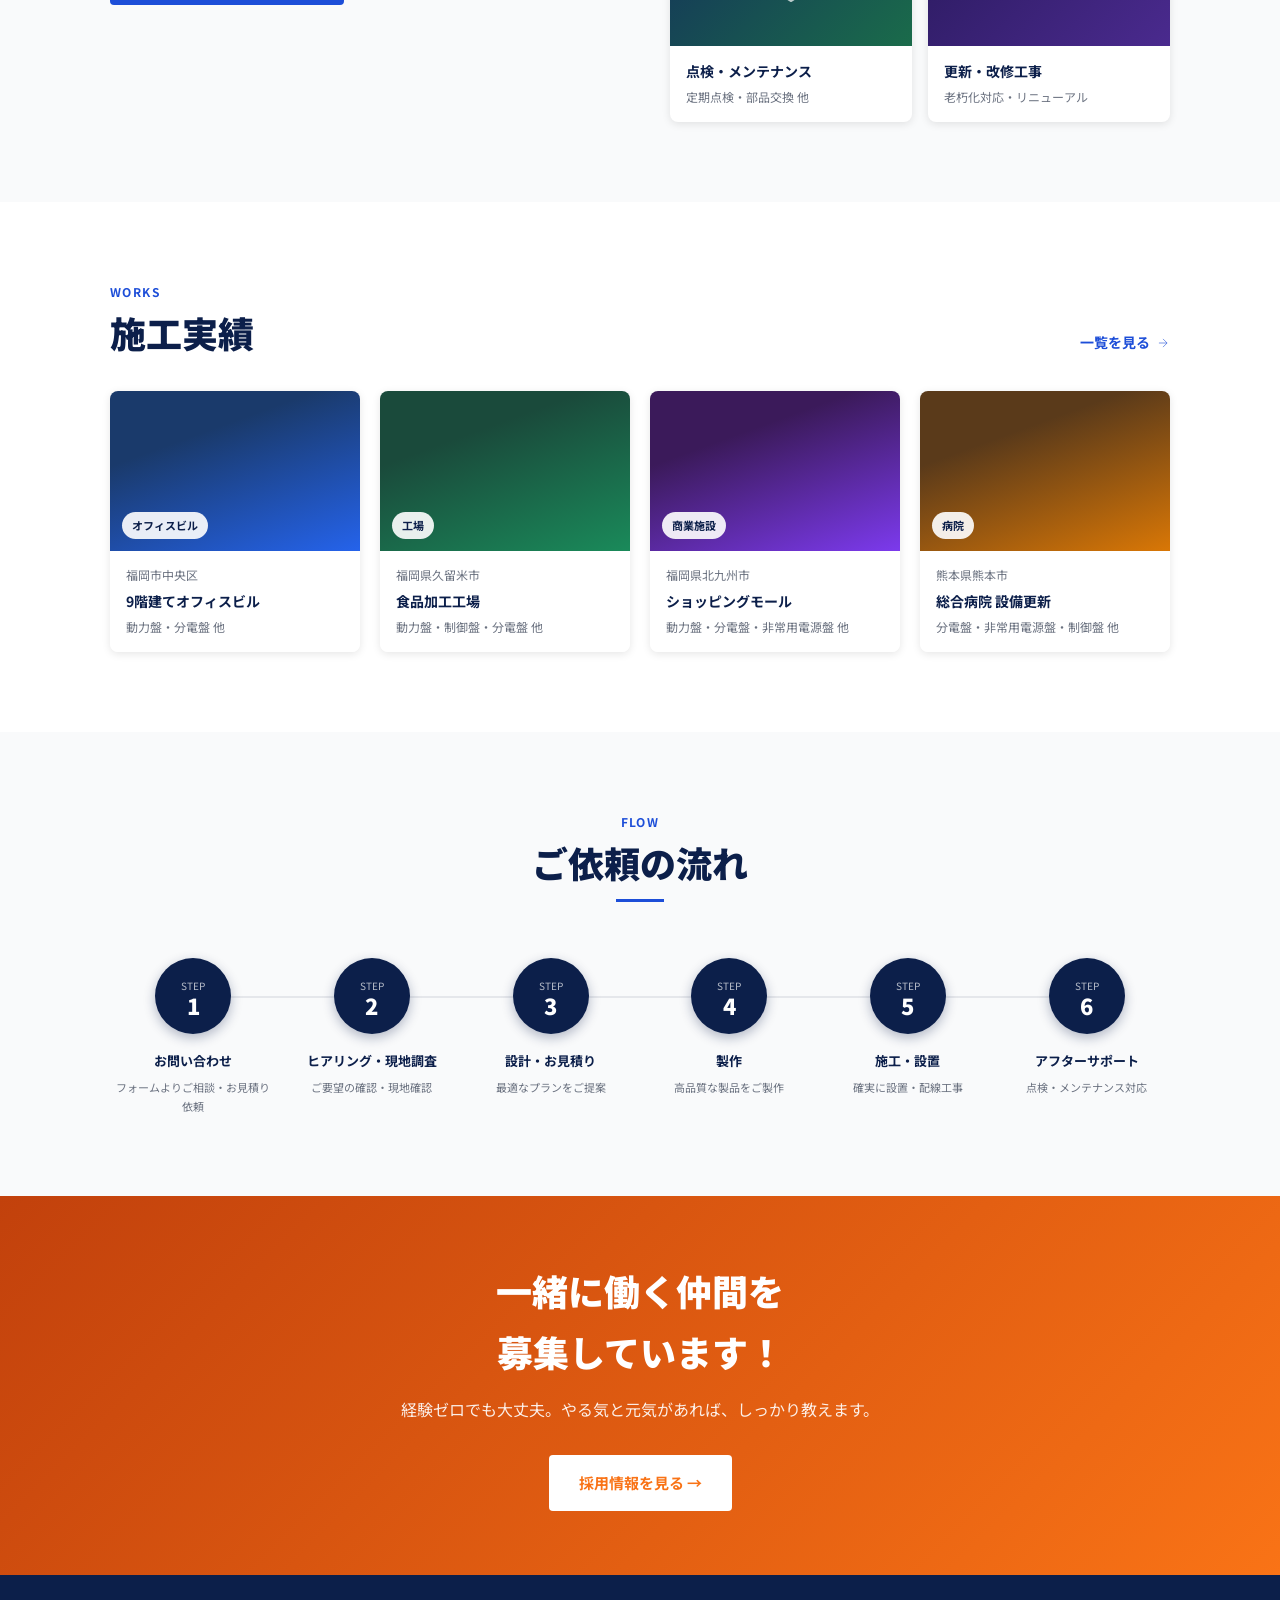
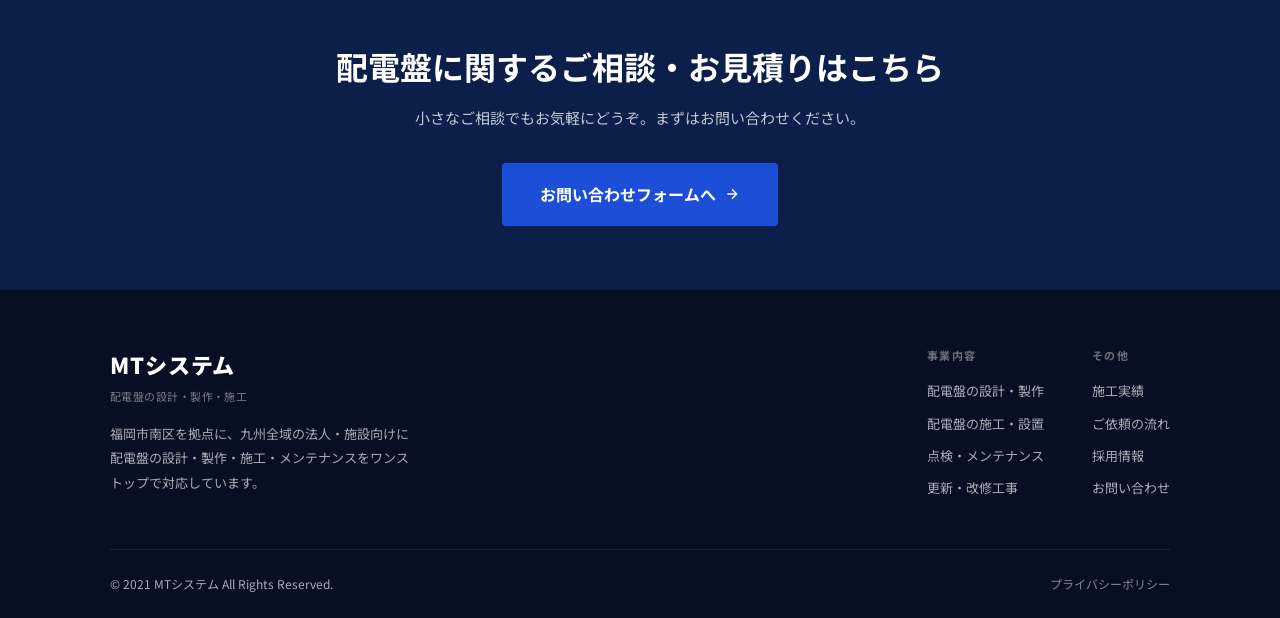
==== commit 4c824f1c: "真知子さん回答を反映：屋号をMTシステムに変更・採用情報/代表プロフィール等を更新" ====
--- a/index.html
+++ b/index.html
@@ -3,7 +3,7 @@
 <head>
   <meta charset="UTF-8">
   <meta name="viewport" content="width=device-width, initial-scale=1.0">
-  <title>町野電設 | 配電盤の設計・製作・施工 ─ 福岡・九州全域対応</title>
+  <title>MTシステム | 配電盤の設計・製作・施工 ─ 福岡・九州全域対応</title>
   <meta name="description" content="福岡市南区を拠点に、九州全域の法人・施設向けに配電盤の設計・製作・施工・メンテナンスをワンストップで対応。お客様に寄り添った誠実な仕事で信頼を積み重ねてきました。">
   <link rel="preconnect" href="https://fonts.googleapis.com">
   <link href="https://fonts.googleapis.com/css2?family=Noto+Sans+JP:wght@400;500;700;900&display=swap" rel="stylesheet">
@@ -15,7 +15,7 @@
 <header class="header">
   <div class="header-inner">
     <a href="index.html" class="logo">
-      <span class="logo-main">町野電設</span>
+      <span class="logo-main">MTシステム</span>
       <span class="logo-sub">配電盤の設計・製作・施工</span>
     </a>
     <nav class="nav">
@@ -125,7 +125,7 @@
           </div>
           <div class="svc-info">
             <div class="svc-name">配電盤の設計・製作</div>
-            <div class="svc-sub">主幹盤・動力盤・分電盤 他</div>
+            <div class="svc-sub">動力盤・分電盤・制御盤 他</div>
           </div>
         </a>
         <a href="services.html#construction" class="svc-card">
@@ -179,7 +179,7 @@
         <div class="work-body">
           <div class="work-loc">福岡市中央区</div>
           <div class="work-title">9階建てオフィスビル</div>
-          <div class="work-detail">主幹盤・動力盤・分電盤 他</div>
+          <div class="work-detail">動力盤・分電盤 他</div>
         </div>
       </div>
       <div class="work-card">
@@ -280,7 +280,7 @@
   <div class="container">
     <div class="footer-inner">
       <div class="footer-logo">
-        <div class="logo-main">町野電設</div>
+        <div class="logo-main">MTシステム</div>
         <span class="logo-sub">配電盤の設計・製作・施工</span>
         <p class="footer-about">福岡市南区を拠点に、九州全域の法人・施設向けに配電盤の設計・製作・施工・メンテナンスをワンストップで対応しています。</p>
       </div>
@@ -302,7 +302,7 @@
       </div>
     </div>
     <div class="footer-bottom">
-      <p>© 2024 町野電設 All Rights Reserved.</p>
+      <p>© 2021 MTシステム All Rights Reserved.</p>
       <a href="#" class="footer-policy-link">プライバシーポリシー</a>
     </div>
   </div>
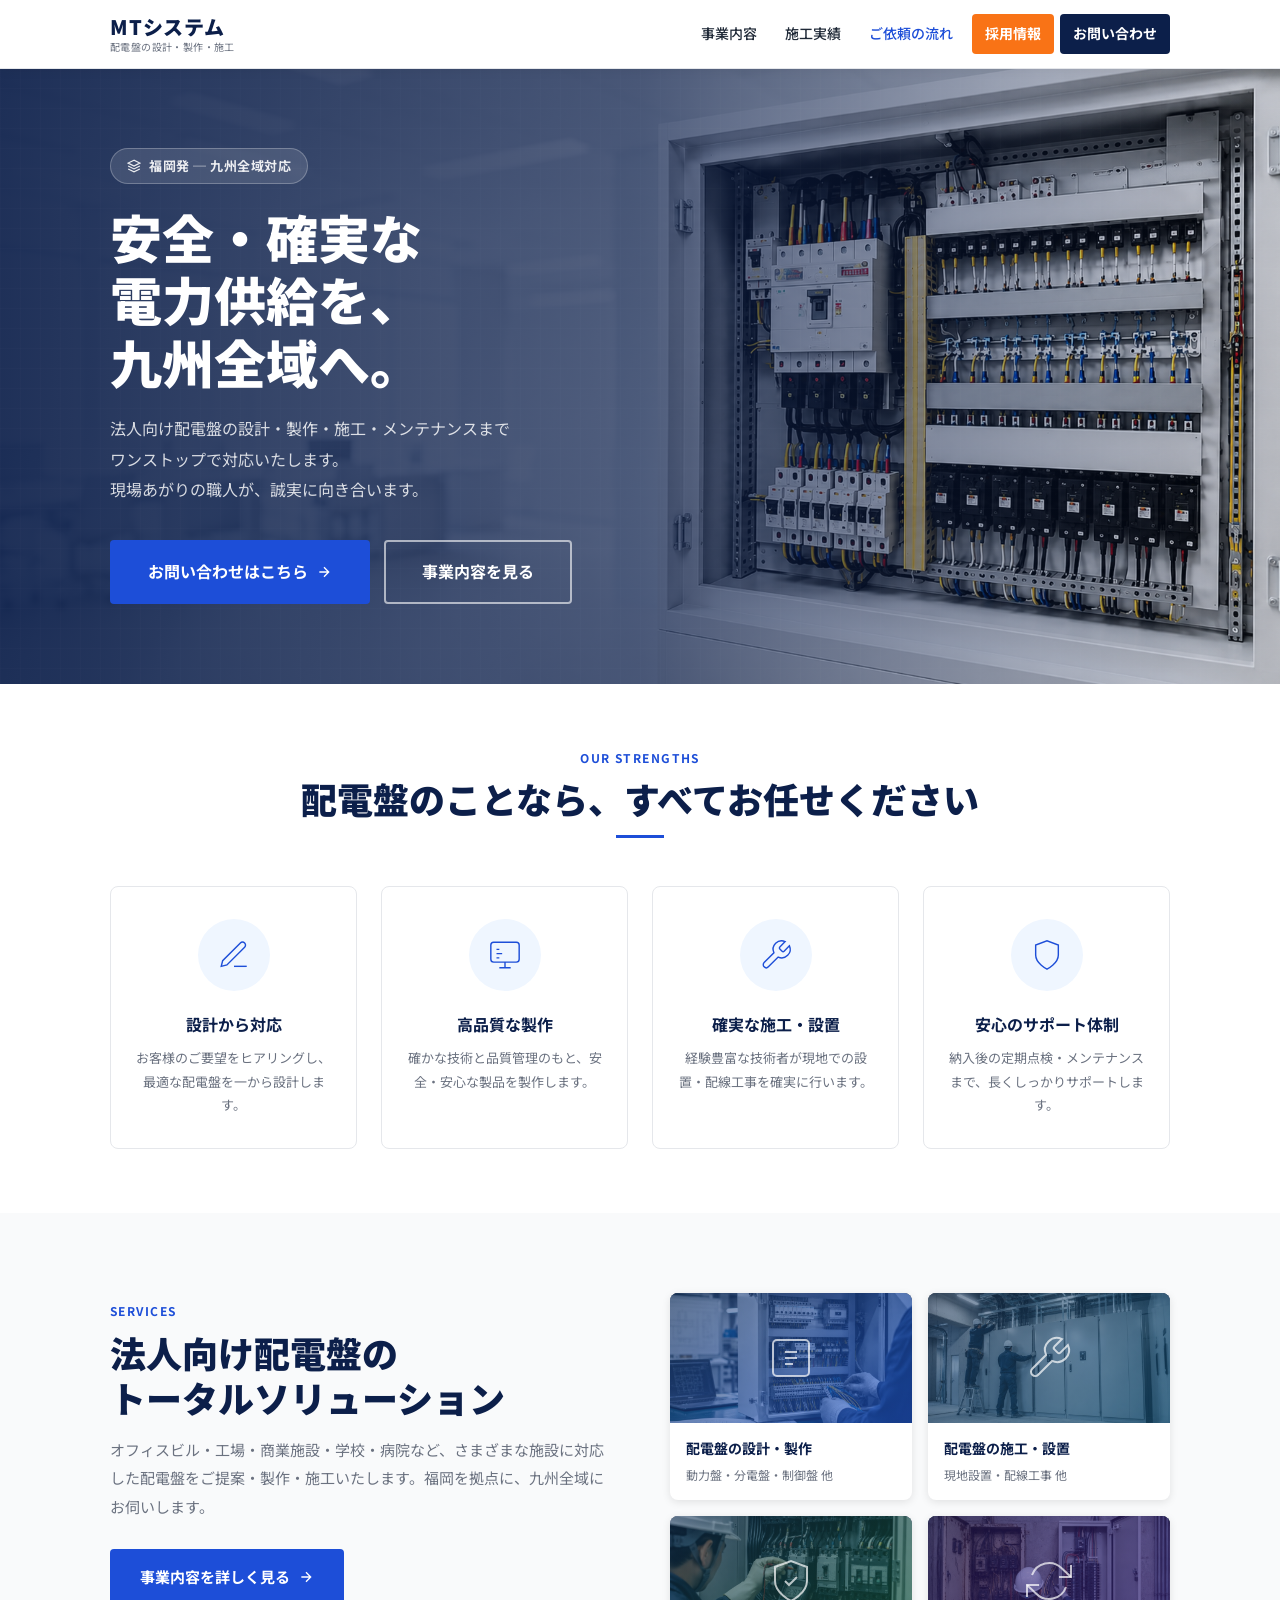
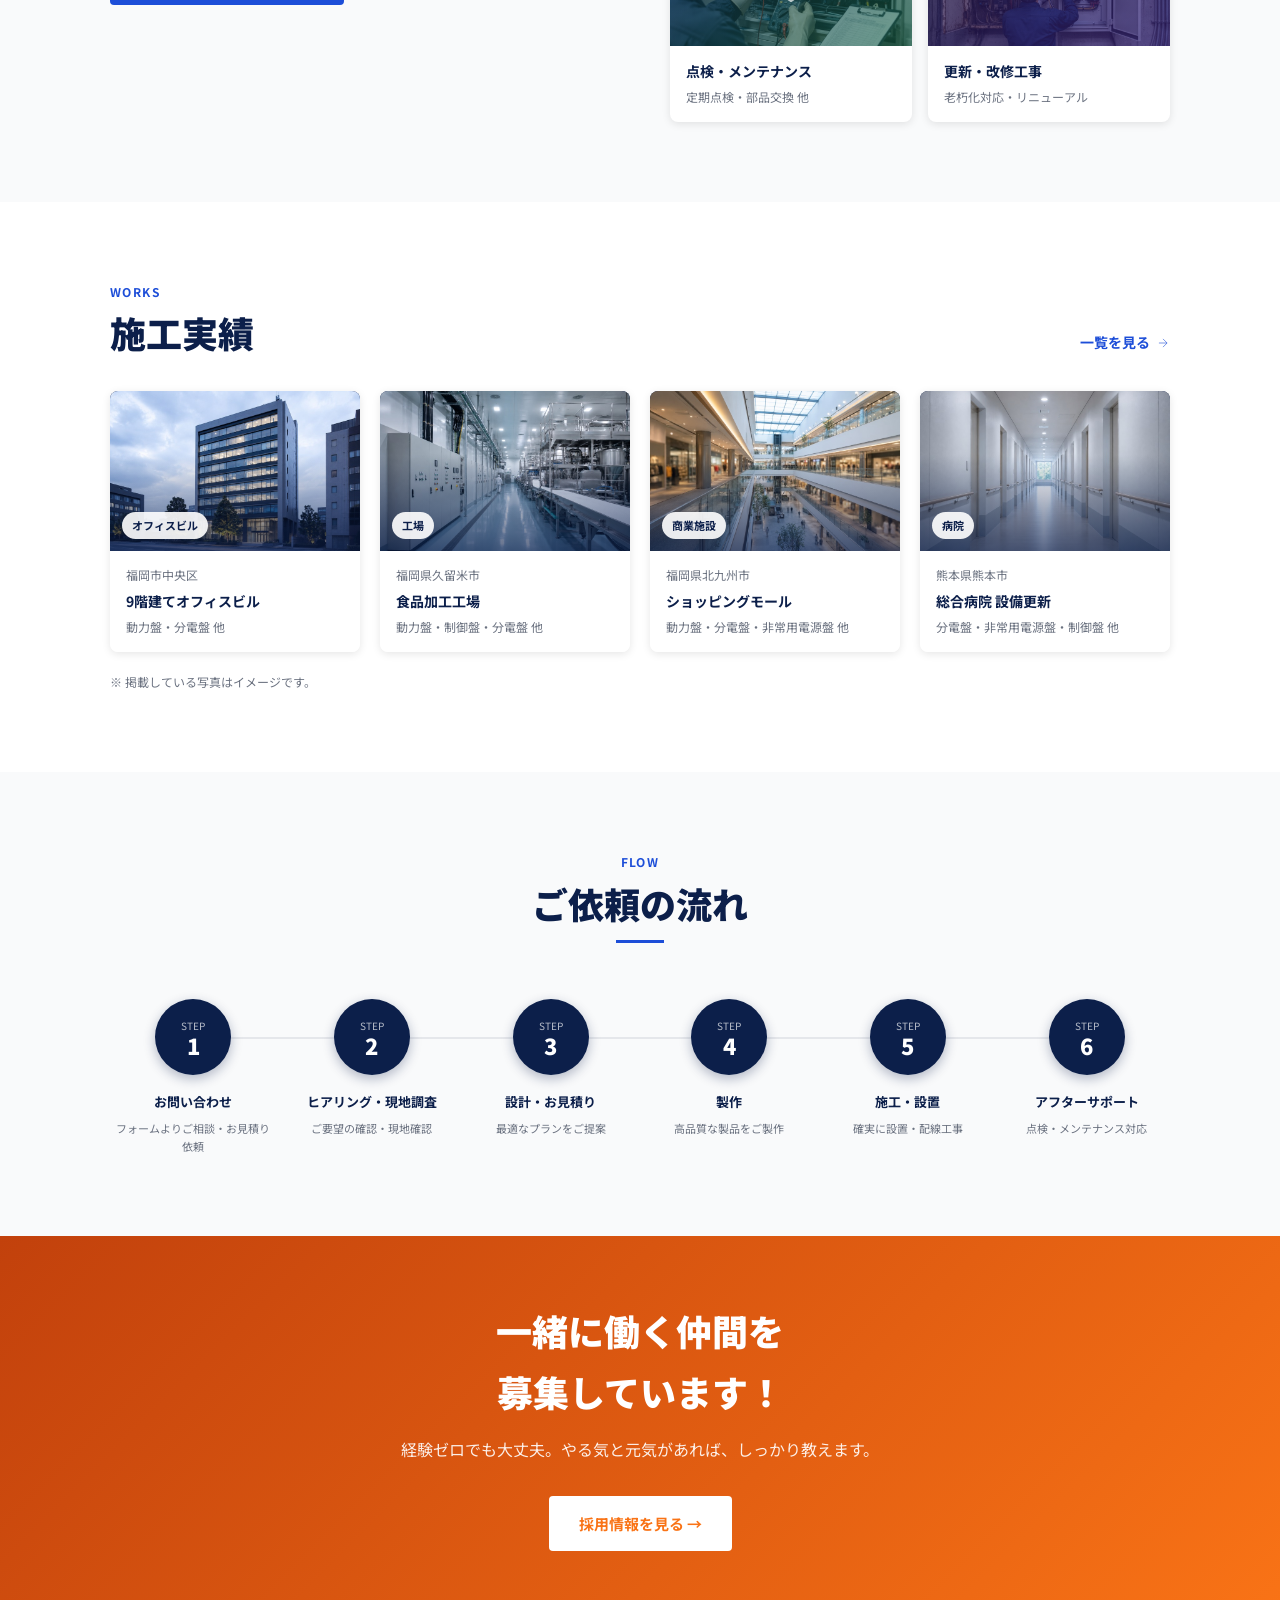
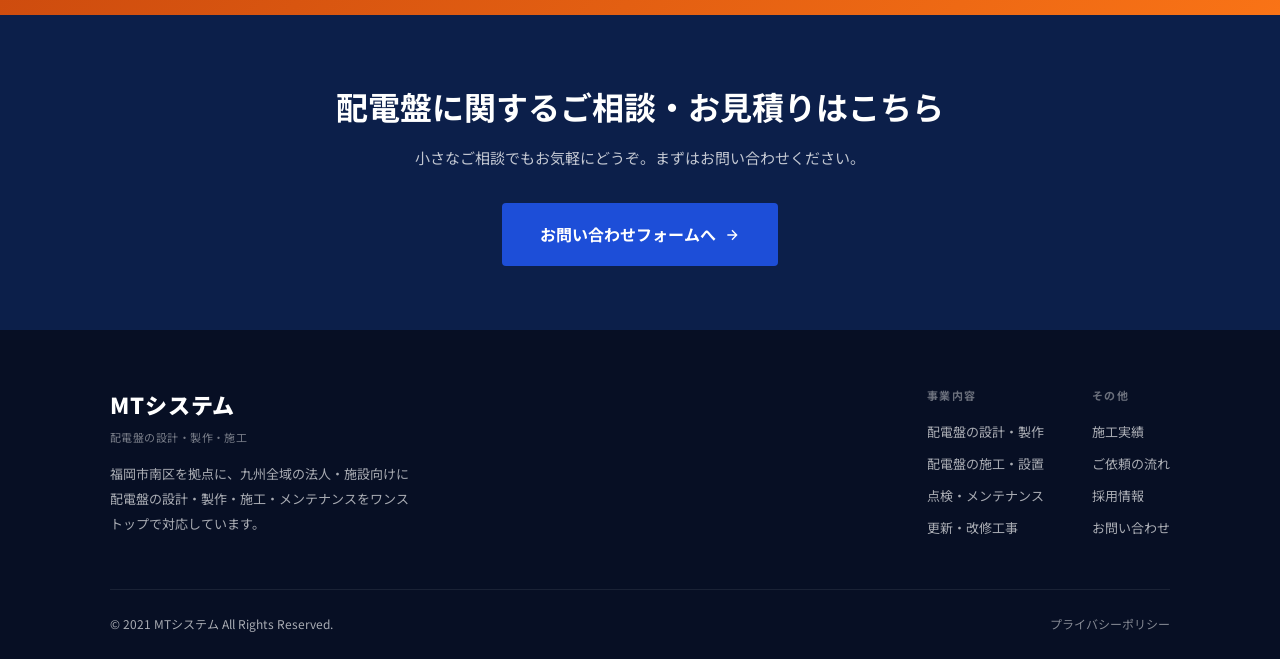
==== commit e4279435: "施工実績に写真を追加・未設定分をNo Photo表示に変更 - images/works/ にオフィスビル／工場／商業施設／病院の4枚を追加 - 写真用クラス ph-* を新設。色クラス w1-w8 " ====
--- a/index.html
+++ b/index.html
@@ -175,7 +175,7 @@
     </div>
     <div class="works-grid">
       <div class="work-card">
-        <div class="work-img w1"><span class="work-tag">オフィスビル</span></div>
+        <div class="work-img ph-office"><span class="work-tag">オフィスビル</span></div>
         <div class="work-body">
           <div class="work-loc">福岡市中央区</div>
           <div class="work-title">9階建てオフィスビル</div>
@@ -183,7 +183,7 @@
         </div>
       </div>
       <div class="work-card">
-        <div class="work-img w2"><span class="work-tag">工場</span></div>
+        <div class="work-img ph-factory"><span class="work-tag">工場</span></div>
         <div class="work-body">
           <div class="work-loc">福岡県久留米市</div>
           <div class="work-title">食品加工工場</div>
@@ -191,7 +191,7 @@
         </div>
       </div>
       <div class="work-card">
-        <div class="work-img w3"><span class="work-tag">商業施設</span></div>
+        <div class="work-img ph-commercial"><span class="work-tag">商業施設</span></div>
         <div class="work-body">
           <div class="work-loc">福岡県北九州市</div>
           <div class="work-title">ショッピングモール</div>
@@ -199,7 +199,7 @@
         </div>
       </div>
       <div class="work-card">
-        <div class="work-img w4"><span class="work-tag">病院</span></div>
+        <div class="work-img ph-hospital"><span class="work-tag">病院</span></div>
         <div class="work-body">
           <div class="work-loc">熊本県熊本市</div>
           <div class="work-title">総合病院 設備更新</div>
@@ -207,6 +207,7 @@
         </div>
       </div>
     </div>
+    <p class="works-note">※ 掲載している写真はイメージです。</p>
   </div>
 </section>
 
@@ -303,7 +304,7 @@
     </div>
     <div class="footer-bottom">
       <p>© 2021 MTシステム All Rights Reserved.</p>
-      <a href="#" class="footer-policy-link">プライバシーポリシー</a>
+      <a href="privacy.html" class="footer-policy-link">プライバシーポリシー</a>
     </div>
   </div>
 </footer>
--- a/css/style.css
+++ b/css/style.css
@@ -305,12 +305,34 @@
   display: flex;
   align-items: center;
   justify-content: center;
-}
-.svc-img.s1 { background: linear-gradient(135deg, #1a3a6b, #2563eb); }
-.svc-img.s2 { background: linear-gradient(135deg, #1e3a5f, #1a5f8a); }
-.svc-img.s3 { background: linear-gradient(135deg, #14345a, #1a6b4a); }
-.svc-img.s4 { background: linear-gradient(135deg, #2a1a5e, #4a2a8e); }
-.svc-img svg { width: 48px; height: 48px; stroke: rgba(255,255,255,0.7); fill: none; }
+  position: relative;
+  background-color: var(--navy);
+  background-size: cover;
+  background-position: center;
+  background-repeat: no-repeat;
+}
+/* 写真の上に各サービスのカラーを重ねる */
+.svc-img::before {
+  content: '';
+  position: absolute;
+  inset: 0;
+  opacity: 0.55;
+}
+.svc-img.s1 { background-image: url('../images/services/design.jpg'); }
+.svc-img.s2 { background-image: url('../images/services/construction.jpg'); }
+.svc-img.s3 { background-image: url('../images/services/maintenance.jpg'); }
+.svc-img.s4 { background-image: url('../images/services/renewal.jpg'); }
+.svc-img.s1::before { background: linear-gradient(135deg, #1a3a6b, #2563eb); }
+.svc-img.s2::before { background: linear-gradient(135deg, #1e3a5f, #1a5f8a); }
+.svc-img.s3::before { background: linear-gradient(135deg, #14345a, #1a6b4a); }
+.svc-img.s4::before { background: linear-gradient(135deg, #2a1a5e, #4a2a8e); }
+.svc-img svg {
+  position: relative;
+  z-index: 1;
+  width: 48px; height: 48px;
+  stroke: rgba(255,255,255,0.7);
+  fill: none;
+}
 .svc-info { padding: 14px 16px; }
 .svc-name { font-size: 14px; font-weight: 700; color: var(--navy); }
 .svc-sub { font-size: 12px; color: var(--text-light); margin-top: 4px; }
@@ -346,22 +368,61 @@
   align-items: flex-end;
   padding: 12px;
   position: relative;
-}
-.work-img.w1 { background: linear-gradient(160deg, #1a3a6b 30%, #2563eb 100%); }
-.work-img.w2 { background: linear-gradient(160deg, #1a4a3b 30%, #1a8a5a 100%); }
-.work-img.w3 { background: linear-gradient(160deg, #3b1a5a 30%, #7c3aed 100%); }
-.work-img.w4 { background: linear-gradient(160deg, #5a3a1a 30%, #d97706 100%); }
-.work-img.w5 { background: linear-gradient(160deg, #1a3a5a 30%, #0891b2 100%); }
-.work-img.w6 { background: linear-gradient(160deg, #1a5a1a 30%, #16a34a 100%); }
-.work-img.w7 { background: linear-gradient(160deg, #5a1a1a 30%, #dc2626 100%); }
-.work-img.w8 { background: linear-gradient(160deg, #1a1a5a 30%, #4f46e5 100%); }
+  overflow: hidden;
+}
+/* 写真を使うカード（ph-*）。下端のみ暗くしてタグと文字ブロックに繋げる */
+.work-img[class*="ph-"] {
+  background-color: var(--navy);
+  background-size: cover;
+  background-position: center;
+  background-repeat: no-repeat;
+}
+.work-img[class*="ph-"]::before {
+  content: '';
+  position: absolute;
+  inset: 0;
+  background: linear-gradient(to bottom, rgba(12,31,74,0) 40%, rgba(12,31,74,0.65) 100%);
+}
+.work-img.ph-office     { background-image: url('../images/works/office.jpg'); }
+.work-img.ph-factory    { background-image: url('../images/works/factory.jpg'); }
+.work-img.ph-commercial { background-image: url('../images/works/commercial.jpg'); }
+.work-img.ph-hospital   { background-image: url('../images/works/hospital.jpg'); }
+/* 写真未設定のカード。枠線のみのプレースホルダー */
+.work-img.no-photo {
+  background: none;
+  border: 1px solid var(--gray-200);
+}
+.work-img.no-photo::after {
+  content: 'No Photo';
+  position: absolute;
+  inset: 0;
+  display: flex;
+  align-items: center;
+  justify-content: center;
+  color: var(--gray-400);
+  font-size: 12px;
+  font-weight: 500;
+  letter-spacing: 0.08em;
+}
+.work-img.no-photo .work-tag {
+  background: var(--white);
+  color: var(--text-light);
+  border: 1px solid var(--gray-200);
+}
 .work-tag {
+  position: relative;
+  z-index: 1;
   background: rgba(255,255,255,0.9);
   color: var(--navy);
   font-size: 11px;
   font-weight: 700;
   padding: 4px 10px;
   border-radius: 20px;
+}
+.works-note {
+  margin-top: 20px;
+  font-size: 12px;
+  color: var(--text-light);
 }
 .work-body { padding: 14px 16px; background: var(--white); }
 .work-loc { font-size: 12px; color: var(--text-light); margin-bottom: 4px; }
@@ -507,12 +568,37 @@
   display: flex; align-items: center; justify-content: center;
   color: rgba(255,255,255,0.25);
   font-size: 14px;
-}
-.svc-detail-img.bg1 { background: linear-gradient(135deg, #0c1f4a, #1d4ed8); }
-.svc-detail-img.bg2 { background: linear-gradient(135deg, #0c2a3a, #0891b2); }
-.svc-detail-img.bg3 { background: linear-gradient(135deg, #0c2a1a, #16a34a); }
-.svc-detail-img.bg4 { background: linear-gradient(135deg, #1a0c3a, #7c3aed); }
-.svc-detail-img svg { width: 64px; height: 64px; stroke: rgba(255,255,255,0.5); fill: none; }
+  position: relative;
+  overflow: hidden;
+  background-color: var(--navy);
+  background-size: cover;
+  background-position: center;
+  background-repeat: no-repeat;
+}
+/* 写真の上に各サービスのカラーを重ねる
+   （詳細ページは表示が大きく、bg1〜bg4 のグラデーションもカードより彩度が高いため、
+     カード側の 0.55 より薄い 0.30 で見え方を揃えている） */
+.svc-detail-img::before {
+  content: '';
+  position: absolute;
+  inset: 0;
+  opacity: 0.30;
+}
+.svc-detail-img.bg1 { background-image: url('../images/services/design-lg.jpg'); }
+.svc-detail-img.bg2 { background-image: url('../images/services/construction-lg.jpg'); }
+.svc-detail-img.bg3 { background-image: url('../images/services/maintenance-lg.jpg'); }
+.svc-detail-img.bg4 { background-image: url('../images/services/renewal-lg.jpg'); }
+.svc-detail-img.bg1::before { background: linear-gradient(135deg, #0c1f4a, #1d4ed8); }
+.svc-detail-img.bg2::before { background: linear-gradient(135deg, #0c2a3a, #0891b2); }
+.svc-detail-img.bg3::before { background: linear-gradient(135deg, #0c2a1a, #16a34a); }
+.svc-detail-img.bg4::before { background: linear-gradient(135deg, #1a0c3a, #7c3aed); }
+.svc-detail-img svg {
+  position: relative;
+  z-index: 1;
+  width: 64px; height: 64px;
+  stroke: rgba(255,255,255,0.5);
+  fill: none;
+}
 .svc-detail-text {}
 .svc-detail-num { font-size: 11px; font-weight: 700; letter-spacing: 0.1em; color: var(--blue); margin-bottom: 8px; text-transform: uppercase; }
 .svc-detail-title { font-size: clamp(20px, 3vw, 28px); font-weight: 900; color: var(--navy); margin-bottom: 16px; }
